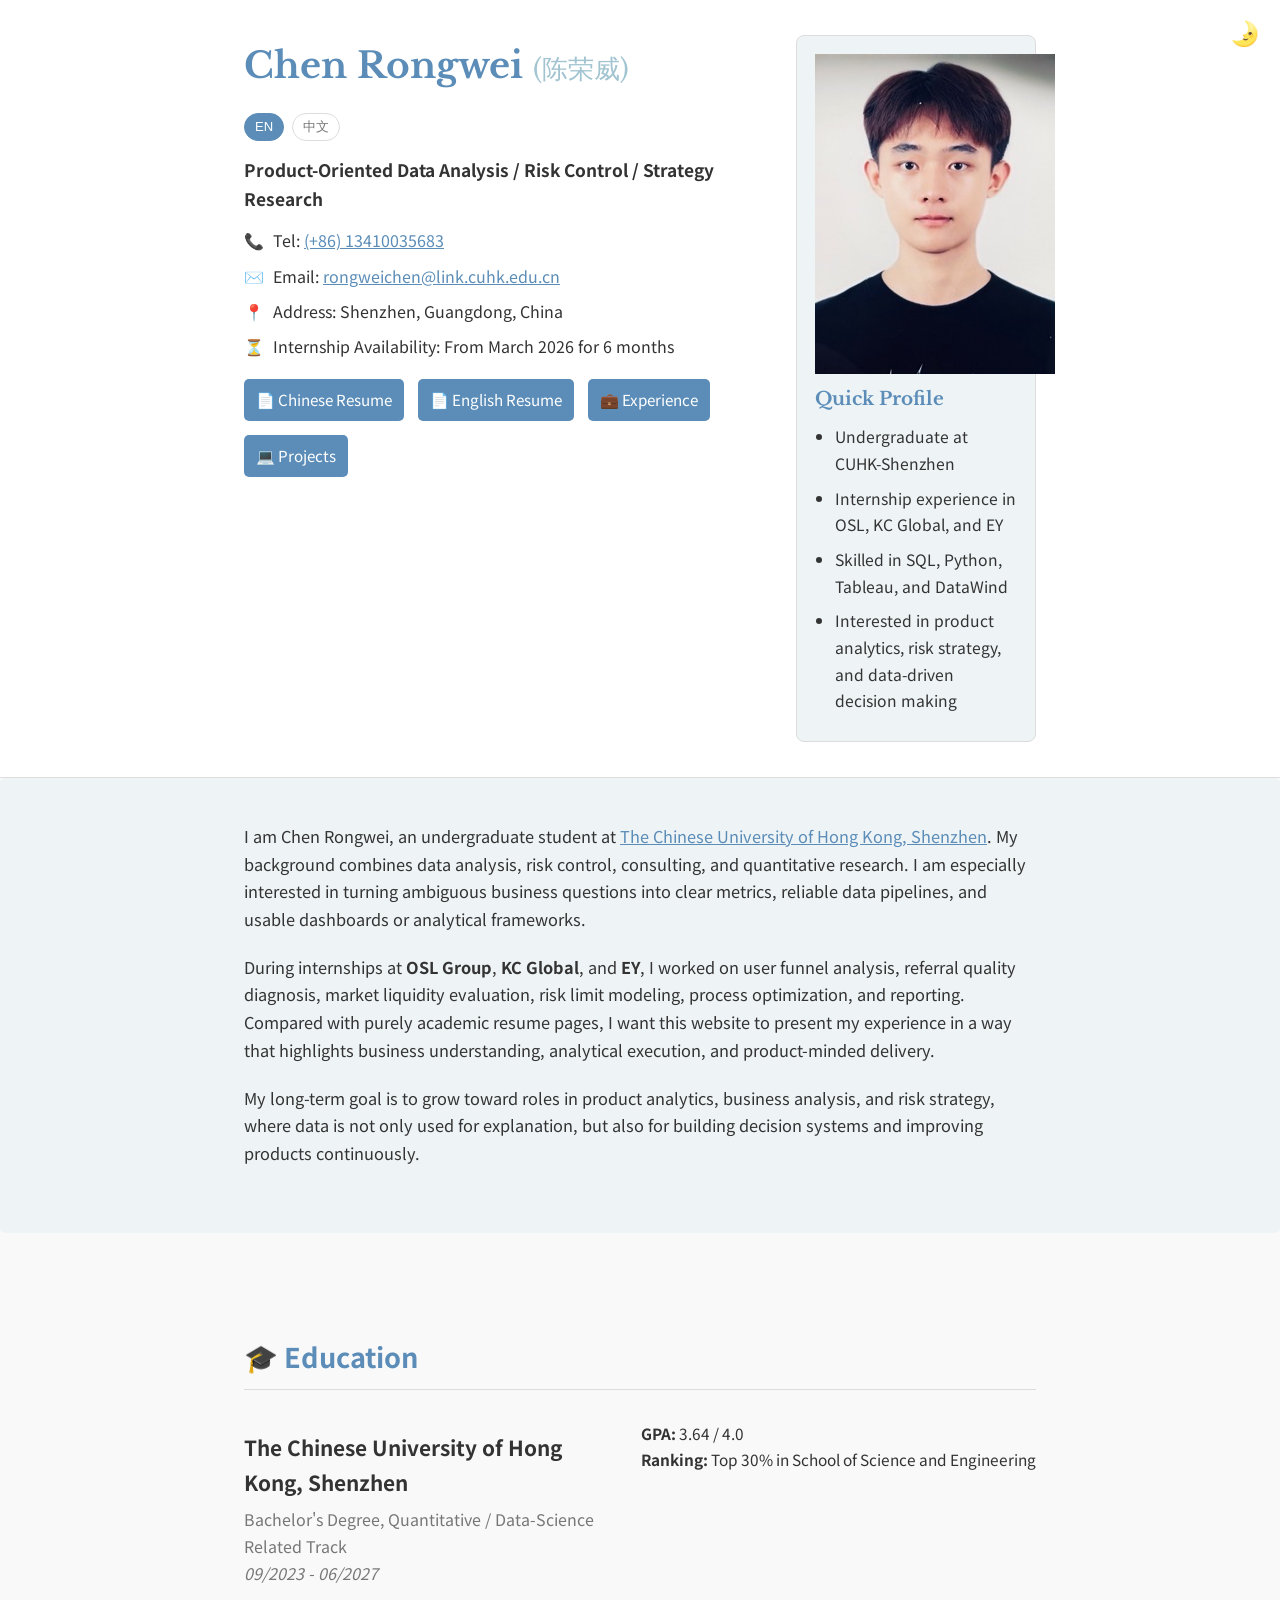
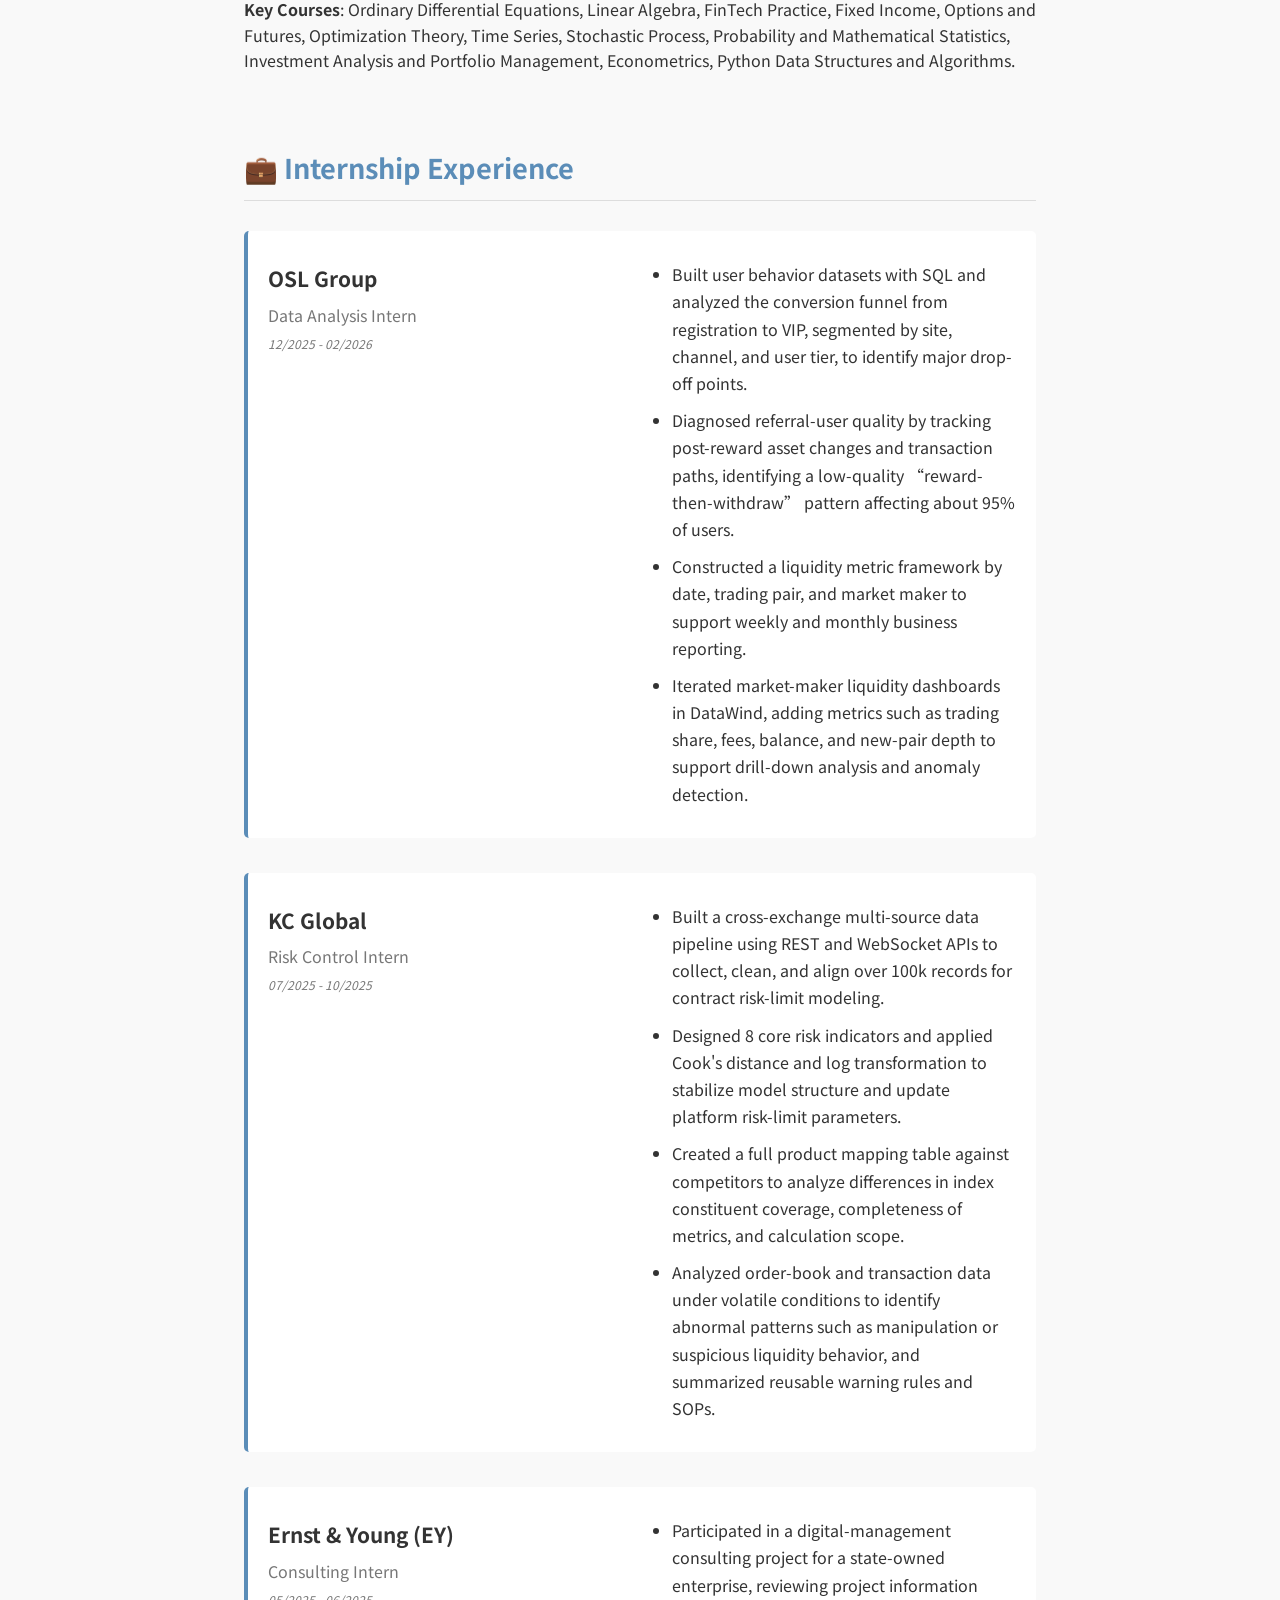
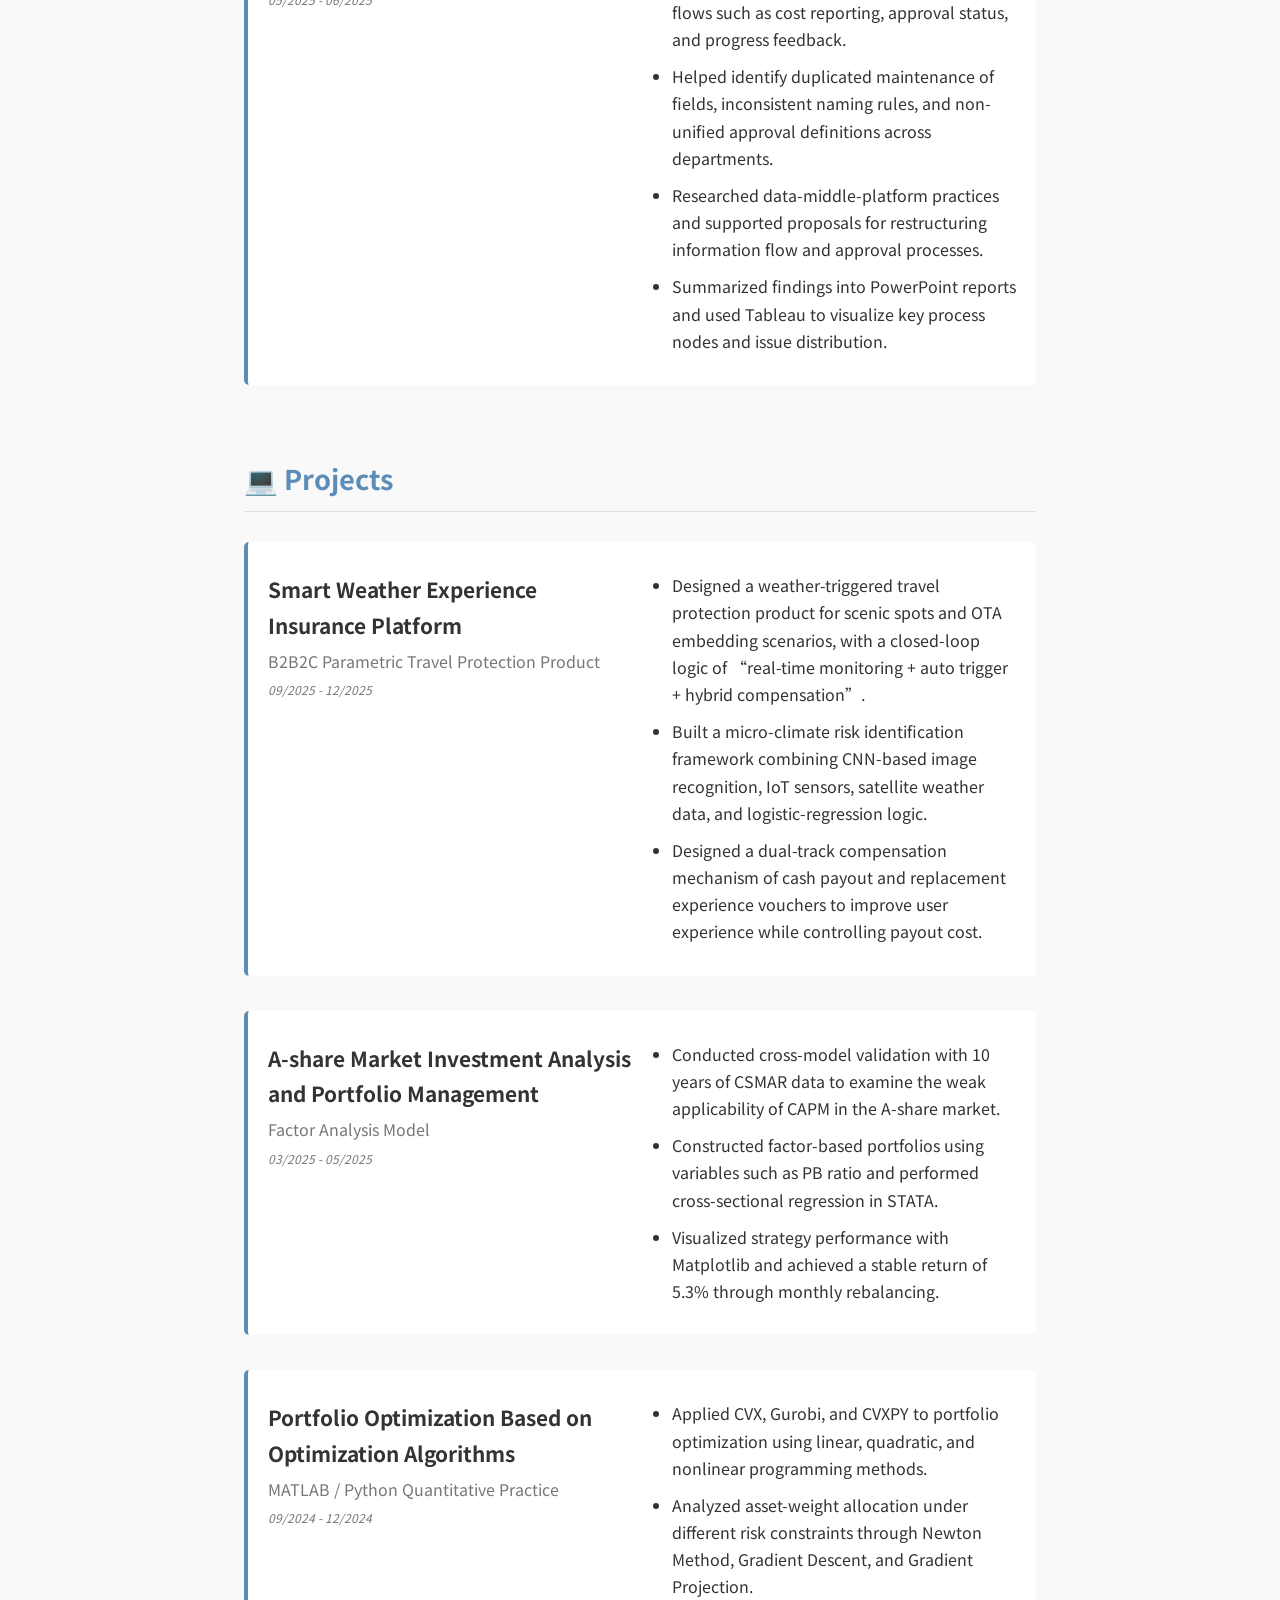
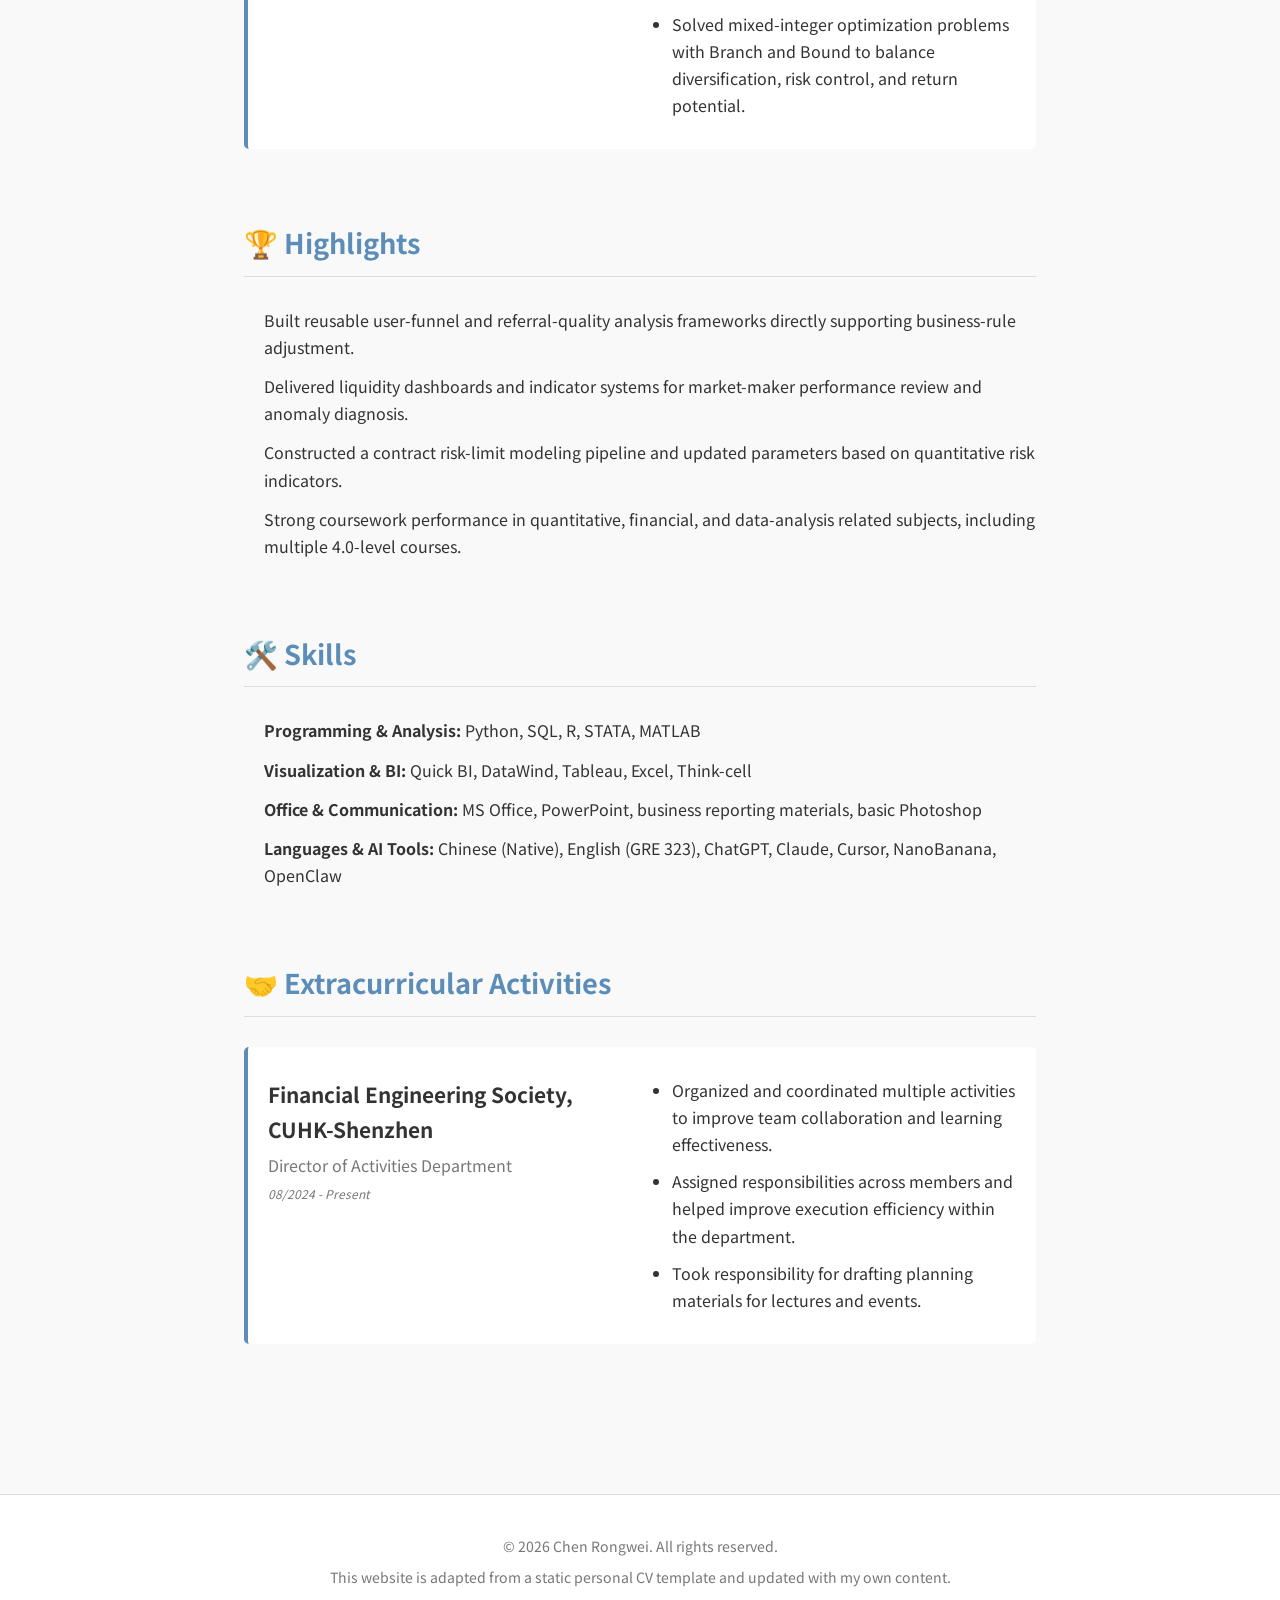
==== index.html @ aa7de865 "update personal cv website content" ====
<!DOCTYPE html>
<html lang="zh-CN">
<head>
    <meta charset="UTF-8">
    <meta name="viewport" content="width=device-width, initial-scale=1.0">
    <title>陈荣威 | Personal CV</title>
    <meta name="description" content="陈荣威个人简历网站">
    <link rel="stylesheet" href="styles.css">
    <link rel="preconnect" href="https://fonts.googleapis.com">
    <link rel="preconnect" href="https://fonts.gstatic.com" crossorigin>
    <link href="https://fonts.googleapis.com/css2?family=Noto+Sans+SC:wght@400;500;700;800&family=Libre+Baskerville:wght@700&display=swap" rel="stylesheet">
    <link rel="apple-touch-icon" sizes="180x180" href="images/favicon/apple-touch-icon.png">
    <link rel="icon" type="image/png" sizes="32x32" href="images/favicon/favicon-32x32.png">
    <link rel="icon" type="image/png" sizes="16x16" href="images/favicon/favicon-16x16.png">
    <link rel="manifest" href="images/favicon/site.webmanifest">
</head>
<body>
    <header>
        <div class="container header-container">
            <button id="theme-toggle" class="theme-toggle">🌛</button>
            <div class="profile-info">
                <h1>
                    <span data-lang="en">Chen Rongwei <span class="chinese-name">(陈荣威)</span></span>
                    <span data-lang="zh" style="display:none;">陈荣威</span>
                </h1>
                <div class="language-switcher">
                    <button id="lang-en" class="lang-button active" type="button">EN</button>
                    <button id="lang-zh" class="lang-button" type="button">中文</button>
                </div>
                <p class="subtitle">
                    <b data-lang="en">Product-Oriented Data Analysis / Risk Control / Strategy Research</b>
                    <b data-lang="zh" style="display:none;">数据分析 / 风险控制 / 产品策略方向</b>
                </p>
                <p><span class="icon">📞</span> Tel: <a href="tel:+8613410035683">(+86) 13410035683</a></p>
                <p><span class="icon">✉️</span> Email: <a href="mailto:rongweichen@link.cuhk.edu.cn">rongweichen@link.cuhk.edu.cn</a></p>
                <p>
                    <span class="icon">📍</span>
                    <span data-lang="en">Address: Shenzhen, Guangdong, China</span>
                    <span data-lang="zh" style="display:none;">地址：中国广东深圳</span>
                </p>
                <p>
                    <span class="icon">⏳</span>
                    <span data-lang="en">Internship Availability: From March 2026 for 6 months</span>
                    <span data-lang="zh" style="display:none;">实习时间：2026 年 3 月起，可连续实习 6 个月</span>
                </p>
                <div class="links">
                    <a href="files/resume-cn.pdf" target="_blank" class="button">
                        <span data-lang="en">📄 Chinese Resume</span>
                        <span data-lang="zh" style="display:none;">📄 中文简历</span>
                    </a>
                    <a href="files/resume-en.pdf" target="_blank" class="button">
                        <span data-lang="en">📄 English Resume</span>
                        <span data-lang="zh" style="display:none;">📄 英文简历</span>
                    </a>
                    <a href="#experience" class="button">
                        <span data-lang="en">💼 Experience</span>
                        <span data-lang="zh" style="display:none;">💼 实习经历</span>
                    </a>
                    <a href="#projects" class="button">
                        <span data-lang="en">💻 Projects</span>
                        <span data-lang="zh" style="display:none;">💻 项目经历</span>
                    </a>
                </div>
            </div>
            <div class="summary-panel">
                <img src="images/profile.jpg" alt="陈荣威证件照" class="profile-photo">
                <h3>
                    <span data-lang="en">Quick Profile</span>
                    <span data-lang="zh" style="display:none;">个人概览</span>
                </h3>
                <ul data-lang="en">
                    <li>Undergraduate at CUHK-Shenzhen</li>
                    <li>Internship experience in OSL, KC Global, and EY</li>
                    <li>Skilled in SQL, Python, Tableau, and DataWind</li>
                    <li>Interested in product analytics, risk strategy, and data-driven decision making</li>
                </ul>
                <ul data-lang="zh" style="display:none;">
                    <li>香港中文大学（深圳）量化专业本科在读</li>
                    <li>拥有 OSL Group、KC Global、安永等实习经历</li>
                    <li>熟练使用 SQL、Python、Quick BI、DataWind、Tableau 等工具</li>
                    <li>关注数据分析、风险控制、产品与策略相关岗位</li>
                </ul>
            </div>
        </div>
    </header>

    <script>
        document.getElementById('theme-toggle').addEventListener('click', () => {
            document.documentElement.classList.toggle('dark-theme');
            const isDark = document.documentElement.classList.contains('dark-theme');
            document.getElementById('theme-toggle').textContent = isDark ? '🌞' : '🌛';
        });

        const langButtons = {
            en: document.getElementById('lang-en'),
            zh: document.getElementById('lang-zh')
        };

        function setLanguage(lang) {
            document.querySelectorAll('[data-lang]').forEach((node) => {
                node.style.display = node.getAttribute('data-lang') === lang ? '' : 'none';
            });

            Object.entries(langButtons).forEach(([key, button]) => {
                button.classList.toggle('active', key === lang);
            });

            document.documentElement.lang = lang === 'zh' ? 'zh-CN' : 'en';
        }

        langButtons.en.addEventListener('click', () => setLanguage('en'));
        langButtons.zh.addEventListener('click', () => setLanguage('zh'));
    </script>

    <section class="intro">
        <div class="container">
            <p>
                I am Chen Rongwei, an undergraduate student at <a href="https://www.cuhk.edu.cn/en" target="_blank">The Chinese University of Hong Kong, Shenzhen</a>. My background combines data analysis, risk control, consulting, and quantitative research. I am especially interested in turning ambiguous business questions into clear metrics, reliable data pipelines, and usable dashboards or analytical frameworks.
            </p>
            <p data-lang="zh" style="display:none;">
                我就读于<a href="https://www.cuhk.edu.cn/" target="_blank">香港中文大学（深圳）</a>，经历覆盖数据分析、风险控制、咨询与量化研究，关注如何将复杂业务问题转化为清晰的指标体系、稳定的数据流程和可落地的分析工具。
            </p>
            <p>
                During internships at <b>OSL Group</b>, <b>KC Global</b>, and <b>EY</b>, I worked on user funnel analysis, referral quality diagnosis, market liquidity evaluation, risk limit modeling, process optimization, and reporting. Compared with purely academic resume pages, I want this website to present my experience in a way that highlights business understanding, analytical execution, and product-minded delivery.
            </p>
            <p data-lang="zh" style="display:none;">
                在 OSL Group、KC Global 和安永的实习中，我参与了用户漏斗分析、用户质量诊断、市场流动性评估、风险限额建模、流程优化和报告输出等工作，希望更准确地呈现我的业务理解、分析执行力和持续交付能力。
            </p>
            <p>
                My long-term goal is to grow toward roles in product analytics, business analysis, and risk strategy, where data is not only used for explanation, but also for building decision systems and improving products continuously.
            </p>
            <p data-lang="zh" style="display:none;">
                我的长期目标是往产品分析、商业分析和风险策略方向发展，让数据不只是用于解释问题，也能真正服务于决策和产品优化。
            </p>
        </div>
    </section>

    <main>
        <div class="container">
            <section id="education">
                <h2>
                    <span data-lang="en">🎓 Education</span>
                    <span data-lang="zh" style="display:none;">🎓 教育背景</span>
                </h2>
                <div class="education-item">
                    <div class="education-header">
                        <div class="details">
                            <h3>
                                <span data-lang="en">The Chinese University of Hong Kong, Shenzhen</span>
                                <span data-lang="zh" style="display:none;">香港中文大学（深圳）</span>
                            </h3>
                            <p data-lang="en">Bachelor's Degree, Quantitative / Data-Science Related Track</p>
                            <p data-lang="zh" style="display:none;">量化专业</p>
                            <p class="date">09/2023 - 06/2027</p>
                        </div>
                        <div class="education-info">
                            <p><strong>GPA:</strong> 3.64 / 4.0</p>
                            <p data-lang="en"><strong>Ranking:</strong> Top 30% in School of Science and Engineering</p>
                            <p data-lang="zh" style="display:none;"><strong>排名：</strong>理工学院前 30%</p>
                        </div>
                    </div>
                    <div class="education-introduction">
                        <p data-lang="en"><b>Key Courses</b>: Ordinary Differential Equations, Linear Algebra, FinTech Practice, Fixed Income, Options and Futures, Optimization Theory, Time Series, Stochastic Process, Probability and Mathematical Statistics, Investment Analysis and Portfolio Management, Econometrics, Python Data Structures and Algorithms.</p>
                        <p data-lang="zh" style="display:none;"><b>核心课程</b>：常微分（4.0）、线性代数（4.0）、金融科技实践（4.0）、固定收益（4.0）、期权期货（4.0）、最优化理论、微积分、时间序列、随机过程、概率论与数理统计、Python数据结构与算法、投资分析与管理、微观经济学、计量经济学。</p>
                    </div>
                </div>
            </section>

            <section id="experience">
                <h2>
                    <span data-lang="en">💼 Internship Experience</span>
                    <span data-lang="zh" style="display:none;">💼 实习经历</span>
                </h2>

                <div class="experience-item">
                    <div class="details">
                        <h3>
                            <span data-lang="en">OSL Group</span>
                            <span data-lang="zh" style="display:none;">OSL Group</span>
                        </h3>
                        <p data-lang="en">Data Analysis Intern</p>
                        <p data-lang="zh" style="display:none;">数据分析实习生</p>
                        <p class="date">12/2025 - 02/2026</p>
                    </div>
                    <div class="content" data-lang="en">
                        <ul>
                            <li>Built user behavior datasets with SQL and analyzed the conversion funnel from registration to VIP, segmented by site, channel, and user tier, to identify major drop-off points.</li>
                            <li>Diagnosed referral-user quality by tracking post-reward asset changes and transaction paths, identifying a low-quality “reward-then-withdraw” pattern affecting about 95% of users.</li>
                            <li>Constructed a liquidity metric framework by date, trading pair, and market maker to support weekly and monthly business reporting.</li>
                            <li>Iterated market-maker liquidity dashboards in DataWind, adding metrics such as trading share, fees, balance, and new-pair depth to support drill-down analysis and anomaly detection.</li>
                        </ul>
                    </div>
                    <div class="content" data-lang="zh" style="display:none;">
                        <ul>
                            <li>用户漏斗链路分析：使用 SQL 构建用户行为数据集（用户注册、KYC、资产、交易、VIP 标签），通过转化漏斗（注册→KYC→入金→交易→VIP），按站点、渠道及用户分层拆解转化率，定位关键流失节点。</li>
                            <li>用户质量分析：通过分析奖励领取后资产变化与交易行为路径，识别“领取奖励即出金”的低质量用户模式，支持团队将激励规则由“注册导向”调整为“交易 / 资产门槛导向”。</li>
                            <li>交易与流动性指标体系搭建：围绕平台流动性复盘需求，按照“日期 × 币对 × 做市商”等粒度拆解深度、价差等流动性表现，输出业务周报与月报。</li>
                            <li>看板迭代交付闭环：联动运营及做市商对接同事，围绕多站点流动性运营场景，基于 DataWind 搭建并持续迭代做市商流动性看板，支持多维下钻及异常定位。</li>
                        </ul>
                    </div>
                </div>

                <div class="experience-item">
                    <div class="details">
                        <h3>
                            <span data-lang="en">KC Global</span>
                            <span data-lang="zh" style="display:none;">KC Global</span>
                        </h3>
                        <p data-lang="en">Risk Control Intern</p>
                        <p data-lang="zh" style="display:none;">风控实习生</p>
                        <p class="date">07/2025 - 10/2025</p>
                    </div>
                    <div class="content" data-lang="en">
                        <ul>
                            <li>Built a cross-exchange multi-source data pipeline using REST and WebSocket APIs to collect, clean, and align over 100k records for contract risk-limit modeling.</li>
                            <li>Designed 8 core risk indicators and applied Cook's distance and log transformation to stabilize model structure and update platform risk-limit parameters.</li>
                            <li>Created a full product mapping table against competitors to analyze differences in index constituent coverage, completeness of metrics, and calculation scope.</li>
                            <li>Analyzed order-book and transaction data under volatile conditions to identify abnormal patterns such as manipulation or suspicious liquidity behavior, and summarized reusable warning rules and SOPs.</li>
                        </ul>
                    </div>
                    <div class="content" data-lang="zh" style="display:none;">
                        <ul>
                            <li>构建合约风险限额模型：围绕平台合约产品风险定价与限额更新场景，独立搭建跨交易所多源接口数据管道，抓取、清洗并对齐超 10 万量级数据；设计 8 个核心风险指标，结合 Cook 距离异常识别与对数转换稳定相关结构，构建拟合模型并更新所内限额参数。</li>
                            <li>指数成分与市场覆盖分析：围绕平台指数产品指标计算与市场覆盖评估场景，建立完整产品映射表并对齐主要竞对产品体系，分析平台与竞对在成分覆盖、指标完备度及产品口径上的差异。</li>
                            <li>市场流动性与交易行为分析：围绕极端行情下的平台市场风险防御需求，基于订单簿与成交数据分析小体量产品的流动性特征与交易行为，识别洗盘、价格操纵等异常模式。</li>
                            <li>联动数仓同事搭建衍生特征体系，包括盘口深度比、冲击成本及成交额异动分析等指标，沉淀可复用的风险预警规则与 SOP，支持异常行为监控与风险研判。</li>
                        </ul>
                    </div>
                </div>

                <div class="experience-item">
                    <div class="details">
                        <h3>
                            <span data-lang="en">Ernst &amp; Young (EY)</span>
                            <span data-lang="zh" style="display:none;">安永</span>
                        </h3>
                        <p data-lang="en">Consulting Intern</p>
                        <p data-lang="zh" style="display:none;">企业咨询实习生</p>
                        <p class="date">05/2025 - 06/2025</p>
                    </div>
                    <div class="content" data-lang="en">
                        <ul>
                            <li>Participated in a digital-management consulting project for a state-owned enterprise, reviewing project information flows such as cost reporting, approval status, and progress feedback.</li>
                            <li>Helped identify duplicated maintenance of fields, inconsistent naming rules, and non-unified approval definitions across departments.</li>
                            <li>Researched data-middle-platform practices and supported proposals for restructuring information flow and approval processes.</li>
                            <li>Summarized findings into PowerPoint reports and used Tableau to visualize key process nodes and issue distribution.</li>
                        </ul>
                    </div>
                    <div class="content" data-lang="zh" style="display:none;">
                        <ul>
                            <li>某建筑国企现场项目实践：围绕 C-SYS+ 平台在项目经营管理侧的落地使用情况，参与对项目基础信息、成本填报、进度反馈和审批状态等核心数据链路的梳理，协助识别字段重复维护、命名规则不一致、审批状态定义不统一等问题。</li>
                            <li>支持团队从“统一字段标准”和“压缩重复填报环节”两个方向提出优化建议。</li>
                            <li>数据中台与审批管理流程重构：围绕客户中台体系薄弱的问题，研究行业中台架构与数据治理实践，结合客户现状提出信息流与审批流程优化建议。</li>
                            <li>将 case 梳理与分析结论沉淀为 PowerPoint 报告，并通过 Tableau 展示关键流程节点与问题分布。</li>
                        </ul>
                    </div>
                </div>
            </section>

            <section id="projects">
                <h2>
                    <span data-lang="en">💻 Projects</span>
                    <span data-lang="zh" style="display:none;">💻 项目经历</span>
                </h2>

                <div class="project-item">
                    <div class="details">
                        <h3>
                            <span data-lang="en">Smart Weather Experience Insurance Platform</span>
                            <span data-lang="zh" style="display:none;">气象触发型旅游保障平台</span>
                        </h3>
                        <p data-lang="en">B2B2C Parametric Travel Protection Product</p>
                        <p data-lang="zh" style="display:none;">B2B2C 气象触发型旅游保障平台</p>
                        <p class="date">09/2025 - 12/2025</p>
                    </div>
                    <div class="content" data-lang="en">
                        <ul>
                            <li>Designed a weather-triggered travel protection product for scenic spots and OTA embedding scenarios, with a closed-loop logic of “real-time monitoring + auto trigger + hybrid compensation”.</li>
                            <li>Built a micro-climate risk identification framework combining CNN-based image recognition, IoT sensors, satellite weather data, and logistic-regression logic.</li>
                            <li>Designed a dual-track compensation mechanism of cash payout and replacement experience vouchers to improve user experience while controlling payout cost.</li>
                        </ul>
                    </div>
                    <div class="content" data-lang="zh" style="display:none;">
                        <ul>
                            <li>面向景区与 OTA 嵌入式销售场景，设计 B2B2C 参数型旅游保障产品，围绕天气导致的“体验受损”问题，构建“实时监测 + 自动触发 + 混合赔付”的产品闭环。</li>
                            <li>搭建微气候风险识别与触发判断框架，融合卷积神经网络图像识别、物联网传感器、卫星气象数据与逻辑回归方法，对能见度、降雨、云层等条件进行判别。</li>
                            <li>设计用户侧保障方案推荐与赔付分流机制，提出“现金赔付 + 替代体验券”双轨方案，在控制赔付成本的同时提升用户体验修复能力。</li>
                        </ul>
                    </div>
                </div>

                <div class="project-item">
                    <div class="details">
                        <h3>
                            <span data-lang="en">A-share Market Investment Analysis and Portfolio Management</span>
                            <span data-lang="zh" style="display:none;">A股市场投资分析与组合管理</span>
                        </h3>
                        <p data-lang="en">Factor Analysis Model</p>
                        <p data-lang="zh" style="display:none;">因子分析模型</p>
                        <p class="date">03/2025 - 05/2025</p>
                    </div>
                    <div class="content" data-lang="en">
                        <ul>
                            <li>Conducted cross-model validation with 10 years of CSMAR data to examine the weak applicability of CAPM in the A-share market.</li>
                            <li>Constructed factor-based portfolios using variables such as PB ratio and performed cross-sectional regression in STATA.</li>
                            <li>Visualized strategy performance with Matplotlib and achieved a stable return of 5.3% through monthly rebalancing.</li>
                        </ul>
                    </div>
                    <div class="content" data-lang="zh" style="display:none;">
                        <ul>
                            <li>基于 A 股数据做交叉模型验证：分析 CSMAR 金融数据库 10 年数据集，交叉验证 CAPM 模型在 A 股市场上的弱适用性，完成风险系数与股票投资组合回报关系的研报复现。</li>
                            <li>分析 CSMAR 金融数据库中 A 股数据，验证 CAPM 模型在 A 股市场的适用性，并基于因子回测模型构建投资组合，采用 STATA 语言进行横截面回归分析。</li>
                            <li>得出基于市净率等因子的投资策略，并实现 5.3% 的稳健收益率，同时使用 Matplotlib 进行数据可视化展示。</li>
                        </ul>
                    </div>
                </div>

                <div class="project-item">
                    <div class="details">
                        <h3>
                            <span data-lang="en">Portfolio Optimization Based on Optimization Algorithms</span>
                            <span data-lang="zh" style="display:none;">基于优化算法的资产配置</span>
                        </h3>
                        <p data-lang="en">MATLAB / Python Quantitative Practice</p>
                        <p data-lang="zh" style="display:none;">优化算法实践项目</p>
                        <p class="date">09/2024 - 12/2024</p>
                    </div>
                    <div class="content" data-lang="en">
                        <ul>
                            <li>Applied CVX, Gurobi, and CVXPY to portfolio optimization using linear, quadratic, and nonlinear programming methods.</li>
                            <li>Analyzed asset-weight allocation under different risk constraints through Newton Method, Gradient Descent, and Gradient Projection.</li>
                            <li>Solved mixed-integer optimization problems with Branch and Bound to balance diversification, risk control, and return potential.</li>
                        </ul>
                    </div>
                    <div class="content" data-lang="zh" style="display:none;">
                        <ul>
                            <li>使用 MATLAB（CVX、Gurobi）和 Python（CVXPY）进行资产组合优化实践，尝试通过线性规划和二次规划实现风险最小化与收益最大化。</li>
                            <li>通过 Newton Method、Gradient Descent 与 Gradient Projection 分析不同风险约束下的资产权重配置及其对组合表现的影响。</li>
                            <li>利用 Branch and Bound 处理混合整数优化问题，通过设置严格投资比例约束实现投资分散化，并平衡风险与收益。</li>
                        </ul>
                    </div>
                </div>
            </section>

            <section>
                <h2>
                    <span data-lang="en">🏆 Highlights</span>
                    <span data-lang="zh" style="display:none;">🏆 核心亮点</span>
                </h2>
                <ul class="awards-list" data-lang="en">
                    <li>Built reusable user-funnel and referral-quality analysis frameworks directly supporting business-rule adjustment.</li>
                    <li>Delivered liquidity dashboards and indicator systems for market-maker performance review and anomaly diagnosis.</li>
                    <li>Constructed a contract risk-limit modeling pipeline and updated parameters based on quantitative risk indicators.</li>
                    <li>Strong coursework performance in quantitative, financial, and data-analysis related subjects, including multiple 4.0-level courses.</li>
                </ul>
                <ul class="awards-list" data-lang="zh" style="display:none;">
                    <li>搭建用户漏斗链路分析与用户质量分析框架，直接支持激励规则由“注册导向”调整为“交易 / 资产门槛导向”。</li>
                    <li>交付做市商流动性看板和交易、流动性指标体系，支持业务周报、月报与异常定位。</li>
                    <li>构建合约风险限额模型数据管道和核心风险指标体系，为平台限额更新提供量化依据。</li>
                    <li>量化、数据分析与产品相关课程成绩突出，常微分、线性代数、金融科技实践、固定收益、期权期货等课程取得 4.0 表现。</li>
                </ul>
            </section>

            <section id="skills">
                <h2>
                    <span data-lang="en">🛠️ Skills</span>
                    <span data-lang="zh" style="display:none;">🛠️ 技能特长</span>
                </h2>
                <ul class="skills-list" data-lang="en">
                    <li><strong>Programming & Analysis:</strong> Python, SQL, R, STATA, MATLAB</li>
                    <li><strong>Visualization & BI:</strong> Quick BI, DataWind, Tableau, Excel, Think-cell</li>
                    <li><strong>Office & Communication:</strong> MS Office, PowerPoint, business reporting materials, basic Photoshop</li>
                    <li><strong>Languages & AI Tools:</strong> Chinese (Native), English (GRE 323), ChatGPT, Claude, Cursor, NanoBanana, OpenClaw</li>
                </ul>
                <ul class="skills-list" data-lang="zh" style="display:none;">
                    <li><strong>编程技能：</strong>Python（Pandas、Matplotlib、Numpy）、SQL、R、STATA、MATLAB</li>
                    <li><strong>数据处理与可视化：</strong>Quick BI、DataWind、Tableau、MS Office、Think-cell、Excel</li>
                    <li><strong>语言能力：</strong>中文（母语）、英语（GRE：323）</li>
                    <li><strong>AI 工具：</strong>熟练使用 ChatGPT、Claude、Cursor、NanoBanana、OpenClaw 提效</li>
                </ul>
            </section>

            <section>
                <h2>
                    <span data-lang="en">🤝 Extracurricular Activities</span>
                    <span data-lang="zh" style="display:none;">🤝 校园活动</span>
                </h2>
                <div class="activity-item">
                    <div class="details">
                        <h3>
                            <span data-lang="en">Financial Engineering Society, CUHK-Shenzhen</span>
                            <span data-lang="zh" style="display:none;">香港中文大学（深圳）金融工程协会</span>
                        </h3>
                        <p data-lang="en">Director of Activities Department</p>
                        <p data-lang="zh" style="display:none;">香港中文大学（深圳）金融工程协会活动部负责人</p>
                        <p class="date">08/2024 - Present</p>
                    </div>
                    <div class="content" data-lang="en">
                        <ul>
                            <li>Organized and coordinated multiple activities to improve team collaboration and learning effectiveness.</li>
                            <li>Assigned responsibilities across members and helped improve execution efficiency within the department.</li>
                            <li>Took responsibility for drafting planning materials for lectures and events.</li>
                        </ul>
                    </div>
                    <div class="content" data-lang="zh" style="display:none;">
                        <ul>
                            <li>组织和协调多场活动，提升团队协作与学习效果。</li>
                            <li>负责成员分工与任务安排，提升部门执行效率。</li>
                            <li>承担多场讲座和活动策划文案的撰写工作。</li>
                        </ul>
                    </div>
                </div>
            </section>
        </div>
    </main>

    <footer>
        <div class="container">
            <p>&copy; 2026 Chen Rongwei. All rights reserved.</p>
            <p data-lang="en">This website is adapted from a static personal CV template and updated with my own content.</p>
            <p data-lang="zh" style="display:none;">本网站基于静态个人简历模板改写，并已替换为我自己的内容。</p>
        </div>
    </footer>
</body>
</html>
---- styles.css ----
* {
    margin: 0;
    padding: 0;
    box-sizing: border-box;
}

:root {
    --primary: #5b8db8;
    --secondary: #a1c4d0;
    --surface: #fff;
    --emphasis: #eef3f6;
    --text-primary: #333;
    --text-secondary: #777;
    --background: #f9f9f9;
    --link: var(--primary);
    --link-hover: #3c6e91;
    --border: #ddd;
    --transition: 0.3s ease;
}

:root.dark-theme {
    --primary: #7ab3e0;
    --secondary: #88b9c5;
    --surface: #2d2d2d;
    --emphasis: #2d3748;
    --text-primary: #e0e0e0;
    --text-secondary: #a0a0a0;
    --background: #1a1a1a;
    --link: #7ab3e0;
    --link-hover: #a1d1f7;
    --border: #404040;
}

body {
    font-family: 'Noto Sans SC', sans-serif;
    font-weight: 400;
    line-height: 1.7;
    background-color: var(--background);
    color: var(--text-primary);
    font-size: 20px;
    transition: background-color var(--transition), color var(--transition);
}

header {
    background-color: var(--surface);
    padding: 15px 0;
    border-bottom: 1px solid var(--border);
    margin-bottom: 0;
}

a {
    color: var(--link);
}

a:hover {
    color: var(--link-hover);
}

.container {
    width: 65%;
    max-width: 1100px;
    margin: 0 auto;
    padding: 20px;
}

.header-container {
    display: flex;
    justify-content: space-between;
    align-items: flex-start;
    gap: 28px;
}

section {
    margin-bottom: 70px;
}

.theme-toggle {
    position: fixed;
    top: 20px;
    right: 20px;
    background: none;
    border: none;
    font-size: 24px;
    cursor: pointer;
    z-index: 1000;
    transition: transform var(--transition);
    color: var(--text-primary);
}

.theme-toggle:hover {
    transform: scale(1.2);
}

.profile-info {
    flex: 1;
}

.language-switcher {
    display: inline-flex;
    gap: 8px;
    margin-bottom: 14px;
}

.lang-button {
    border: 1px solid var(--border);
    background-color: transparent;
    color: var(--text-secondary);
    padding: 4px 10px;
    border-radius: 999px;
    cursor: pointer;
    font-size: 0.82rem;
    transition: all var(--transition);
}

.lang-button.active {
    background-color: var(--primary);
    color: var(--surface);
    border-color: var(--primary);
}

.profile-info h1 {
    font-size: 2.25rem;
    font-weight: 700;
    margin-bottom: 10px;
    font-family: 'Libre Baskerville', serif;
    color: var(--primary);
}

.profile-info .chinese-name {
    font-weight: 400;
    font-size: 1.65rem;
    color: var(--secondary);
}

.profile-info .subtitle {
    font-size: 1.08rem;
    margin-bottom: 14px;
    color: var(--text-primary);
}

.profile-info p {
    font-size: 1rem;
    margin-bottom: 8px;
    color: var(--text-primary);
}

.profile-info .icon {
    margin-right: 5px;
    color: var(--text-secondary);
}

.links {
    margin-top: 12px;
}

.links a {
    margin-right: 10px;
    margin-bottom: 7px;
}

.button {
    display: inline-block;
    padding: 8px 12px;
    background-color: var(--primary);
    color: var(--surface);
    border-radius: 5px;
    text-decoration: none;
    margin-top: 7px;
    font-size: 0.95rem;
    transition: background-color var(--transition);
}

.button:hover {
    background-color: var(--link-hover);
    color: var(--surface);
}

.summary-panel {
    width: 28%;
    min-width: 240px;
    border: 1px solid var(--border);
    border-radius: 8px;
    padding: 18px;
    background-color: var(--emphasis);
}

.summary-panel h3 {
    margin-bottom: 10px;
    font-size: 1.15rem;
    color: var(--primary);
    font-family: 'Libre Baskerville', serif;
}

.summary-panel ul {
    margin-top: 0;
    padding-left: 20px;
}

.summary-panel li {
    font-size: 0.98rem;
    margin-bottom: 8px;
}

.intro {
    color: var(--text-primary);
    background-color: var(--emphasis);
    padding: 25px 0;
    margin-bottom: 40px;
    border-radius: 5px;
}

.intro p {
    font-size: 1.02rem;
    margin-bottom: 20px;
}

.intro p:last-child {
    margin-bottom: 0;
}

main h2 {
    font-size: 1.7rem;
    margin-top: 70px;
    margin-bottom: 30px;
    border-bottom: 1px solid var(--border);
    padding-bottom: 10px;
    color: var(--primary);
}

main h2:first-of-type {
    margin-top: 40px;
}

.date {
    font-size: 0.88rem;
    font-style: italic;
    color: var(--text-secondary);
    display: block;
}

.education-item .education-header {
    display: flex;
    justify-content: space-between;
    align-items: flex-start;
    gap: 20px;
    font-size: 0.96rem;
}

.education-item {
    margin-bottom: 25px;
}

.education-introduction {
    margin-top: 10px;
}

.education-introduction p {
    font-size: 1rem;
    line-height: 1.6;
}

.experience-item,
.project-item,
.activity-item {
    display: flex;
    justify-content: space-between;
    align-items: flex-start;
    margin-bottom: 35px;
    gap: 20px;
    background-color: var(--surface);
    padding: 20px;
    border-left: 4px solid var(--primary);
    border-radius: 5px;
    font-size: 0.96rem;
}

.experience-item .date,
.project-item .date,
.activity-item .date {
    font-size: 0.75rem;
    margin-top: 5px;
}

.details {
    margin-top: 10px;
    flex: 1;
}

.details h3 {
    font-size: 1.3rem;
    font-weight: 700;
    color: var(--text-primary);
    margin-bottom: 5px;
}

.details p {
    font-size: 1rem;
    color: var(--text-secondary);
}

.content {
    flex: 1;
    display: flex;
    flex-direction: column;
    justify-content: flex-start;
}

.awards-list,
.skills-list {
    list-style-type: none;
    margin-left: 20px;
    padding: 0;
}

.awards-list li,
.skills-list li {
    margin-bottom: 12px;
    font-size: 1rem;
    color: var(--text-primary);
}

ul {
    list-style-type: disc;
    margin-top: 10px;
    padding-left: 20px;
}

ul li {
    margin-bottom: 10px;
    font-size: 1rem;
    color: var(--text-primary);
}

footer {
    background-color: var(--surface);
    text-align: center;
    padding: 20px 0;
    border-top: 1px solid var(--border);
    margin-top: 60px;
    font-size: 0.88rem;
    color: var(--text-secondary);
}

footer p {
    margin-bottom: 7px;
}

@media (max-width: 1080px) {
    .container {
        width: 90%;
        padding: 10px;
    }

    .header-container {
        flex-direction: column;
        align-items: center;
        text-align: center;
    }

    .summary-panel {
        width: 100%;
        min-width: auto;
    }

    .profile-info h1 {
        font-size: 1.85rem;
        text-align: center;
    }

    .details,
    .education-introduction {
        margin-left: 20px;
    }

    .details h3 {
        font-size: 1.15rem;
        margin-bottom: 10px;
    }

    .details p {
        font-size: 0.98rem;
    }

    .education-item,
    .experience-item,
    .project-item,
    .activity-item,
    .education-item .education-header {
        flex-direction: column;
        gap: 10px;
    }

    body {
        line-height: 1.6;
    }
}
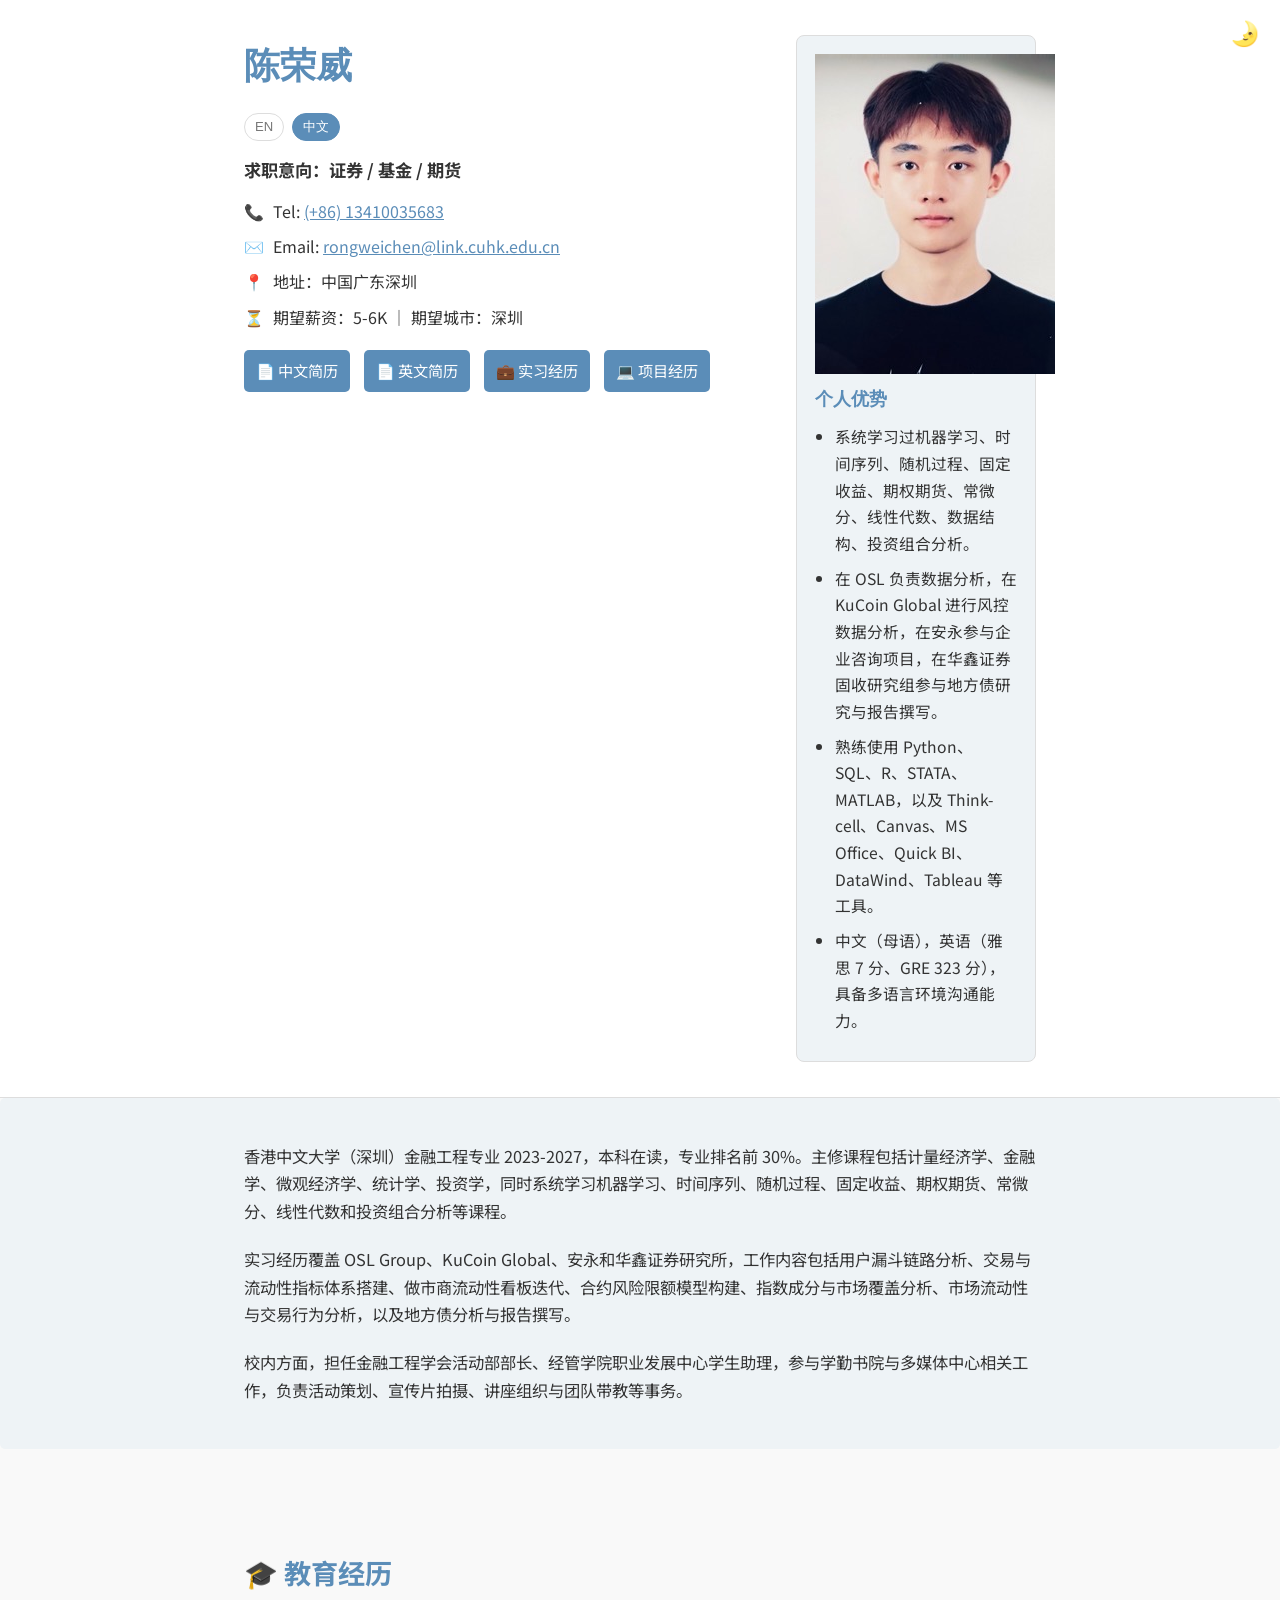
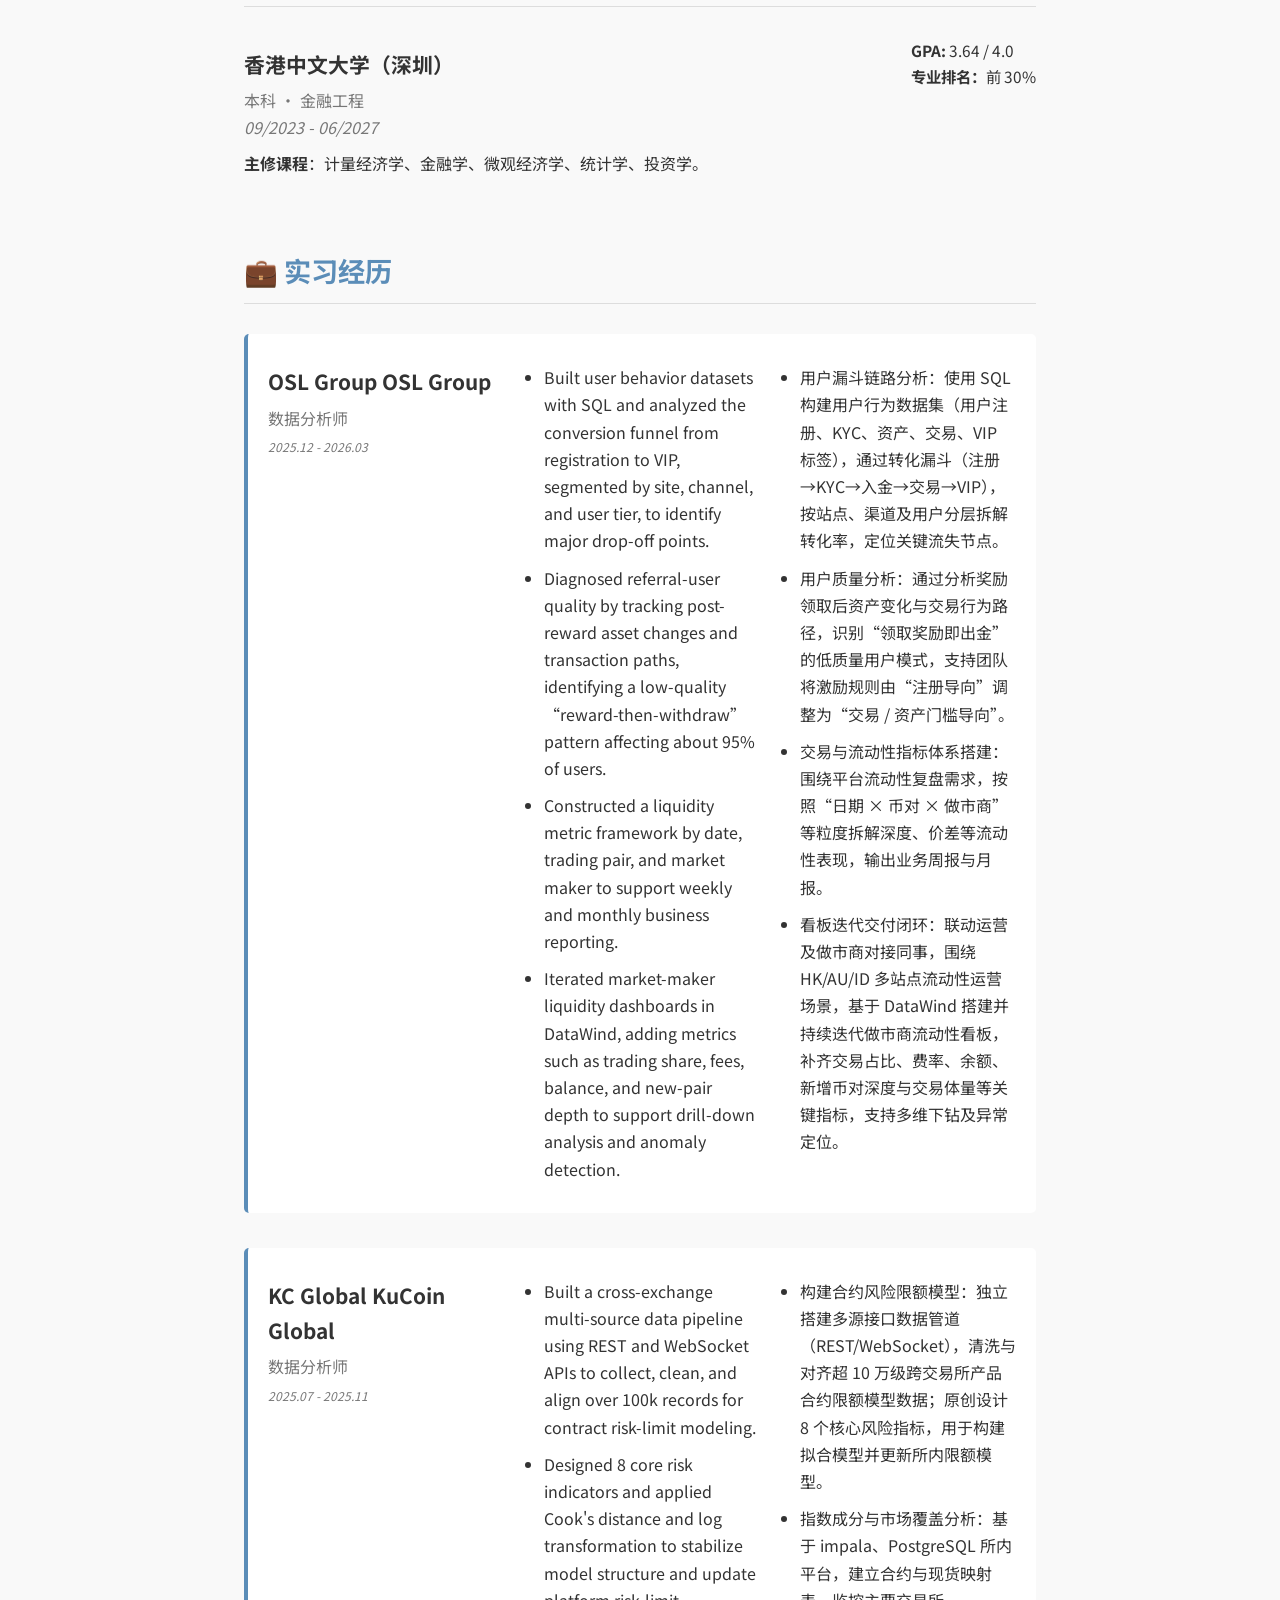
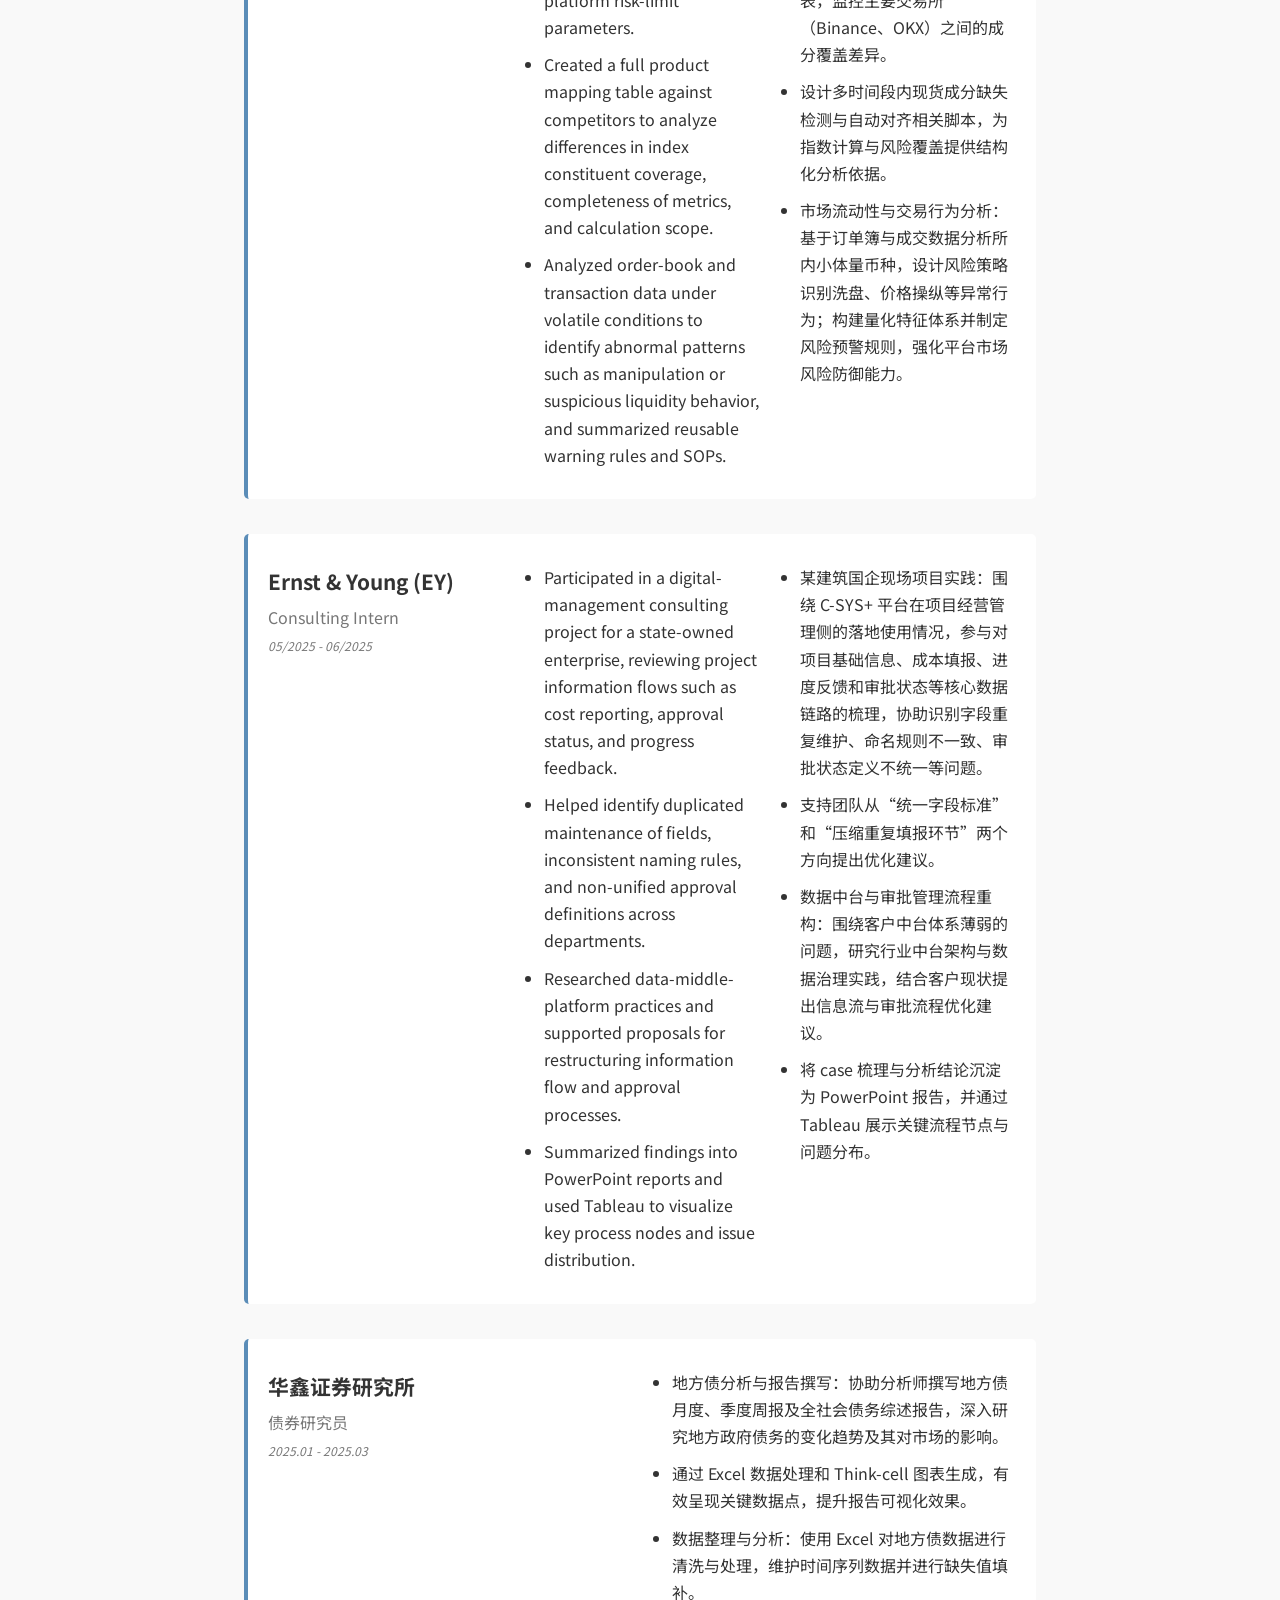
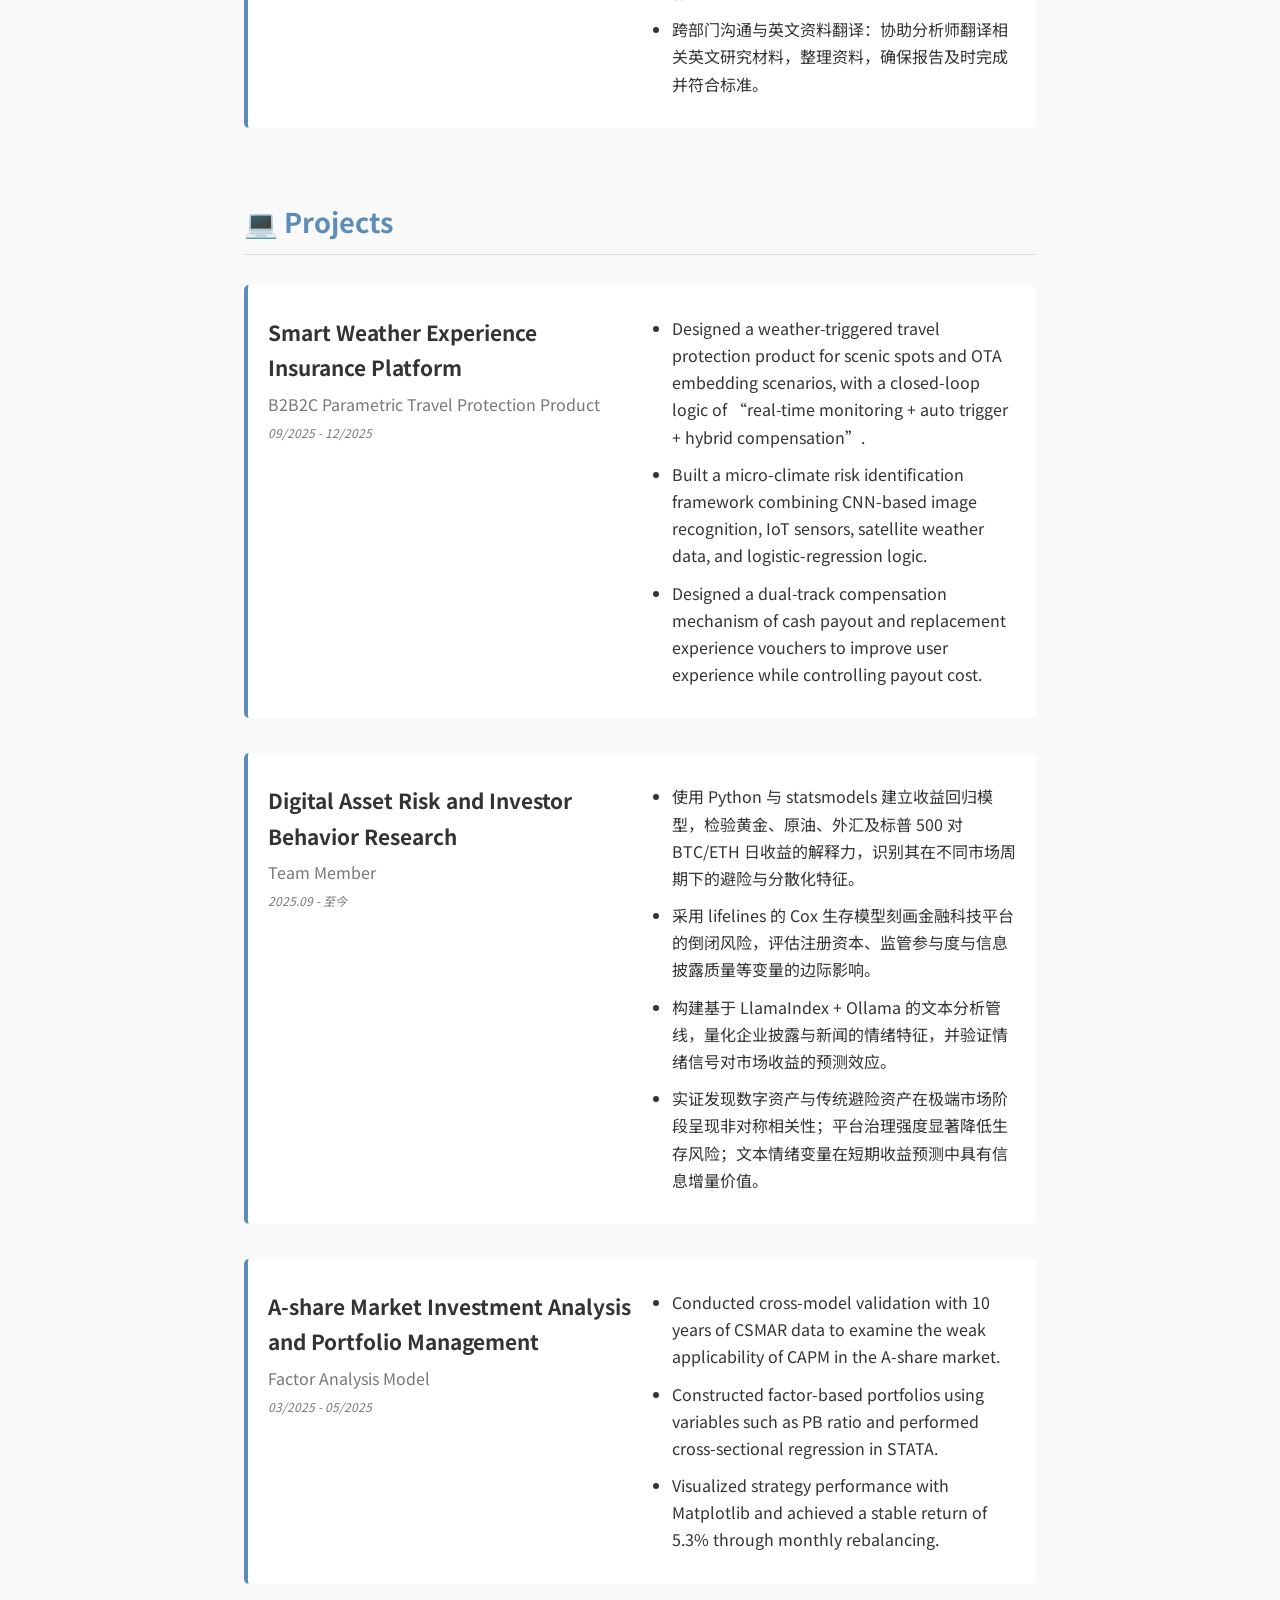
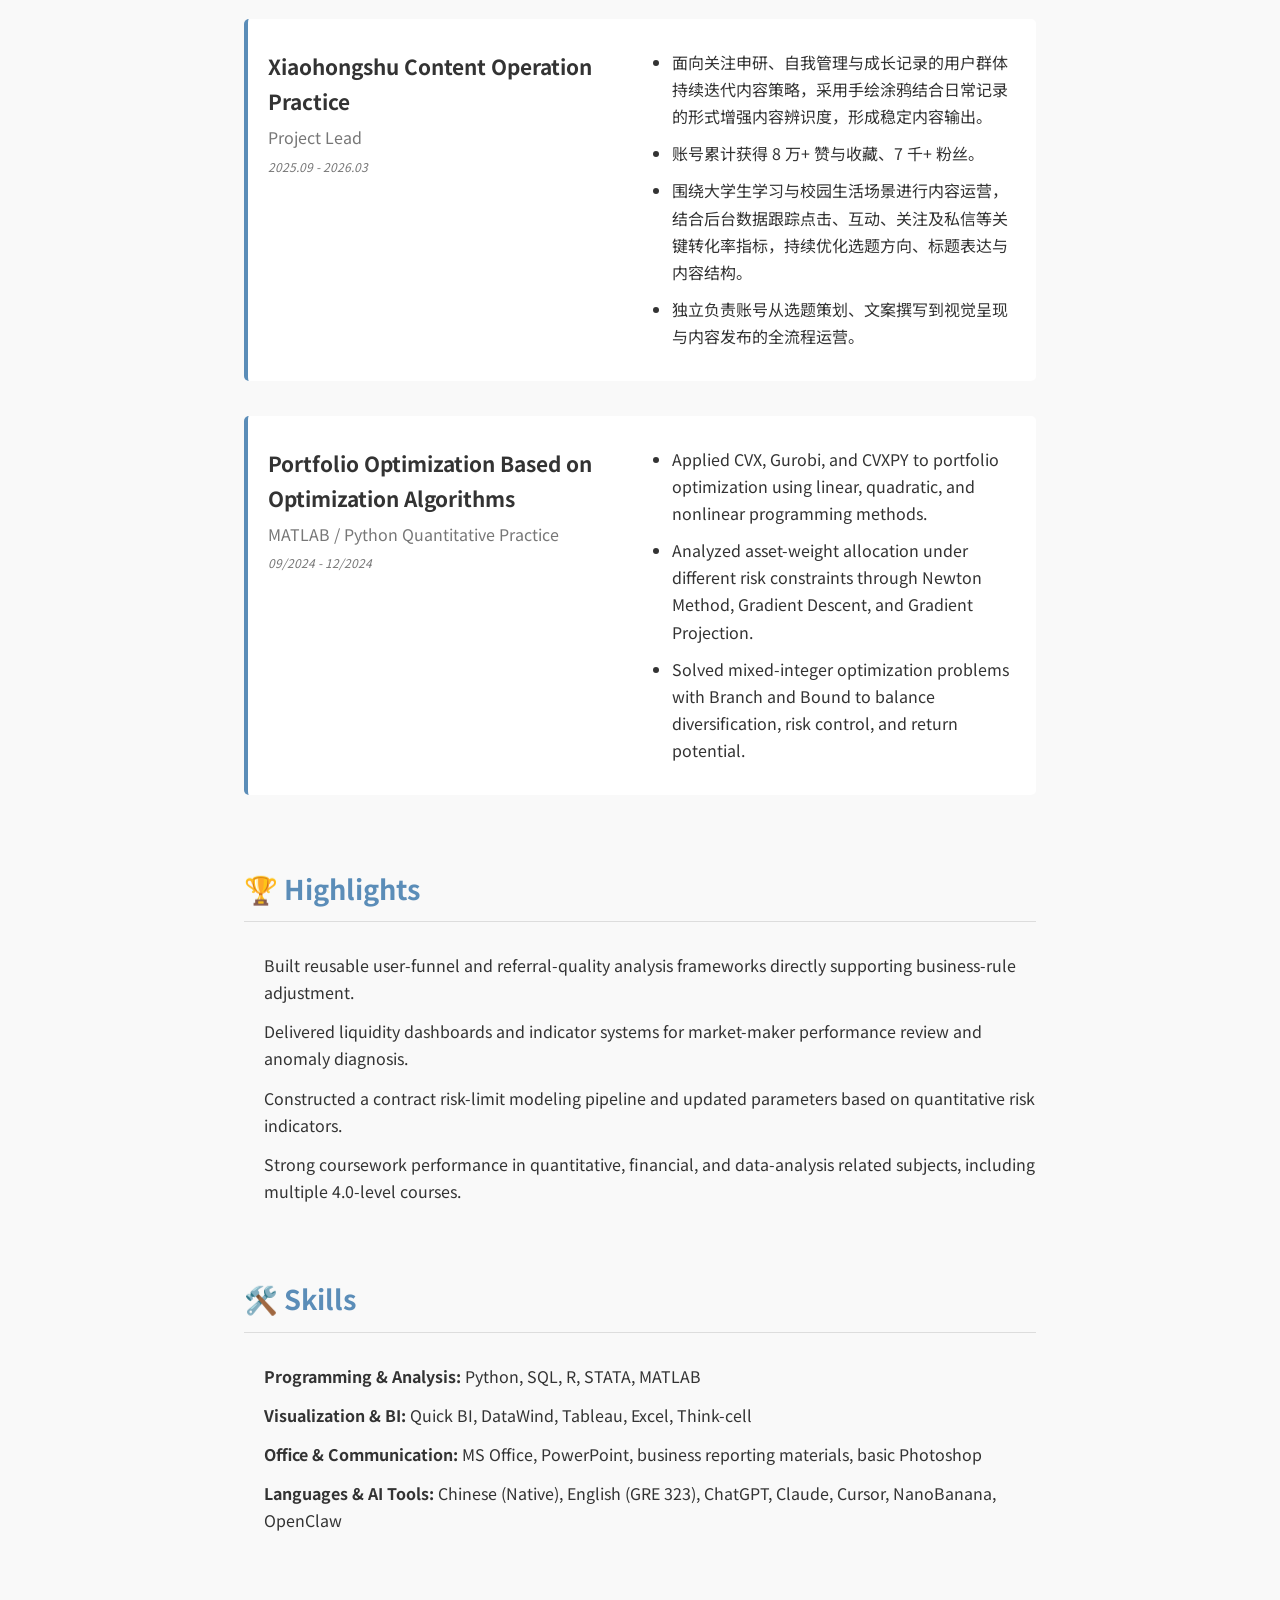
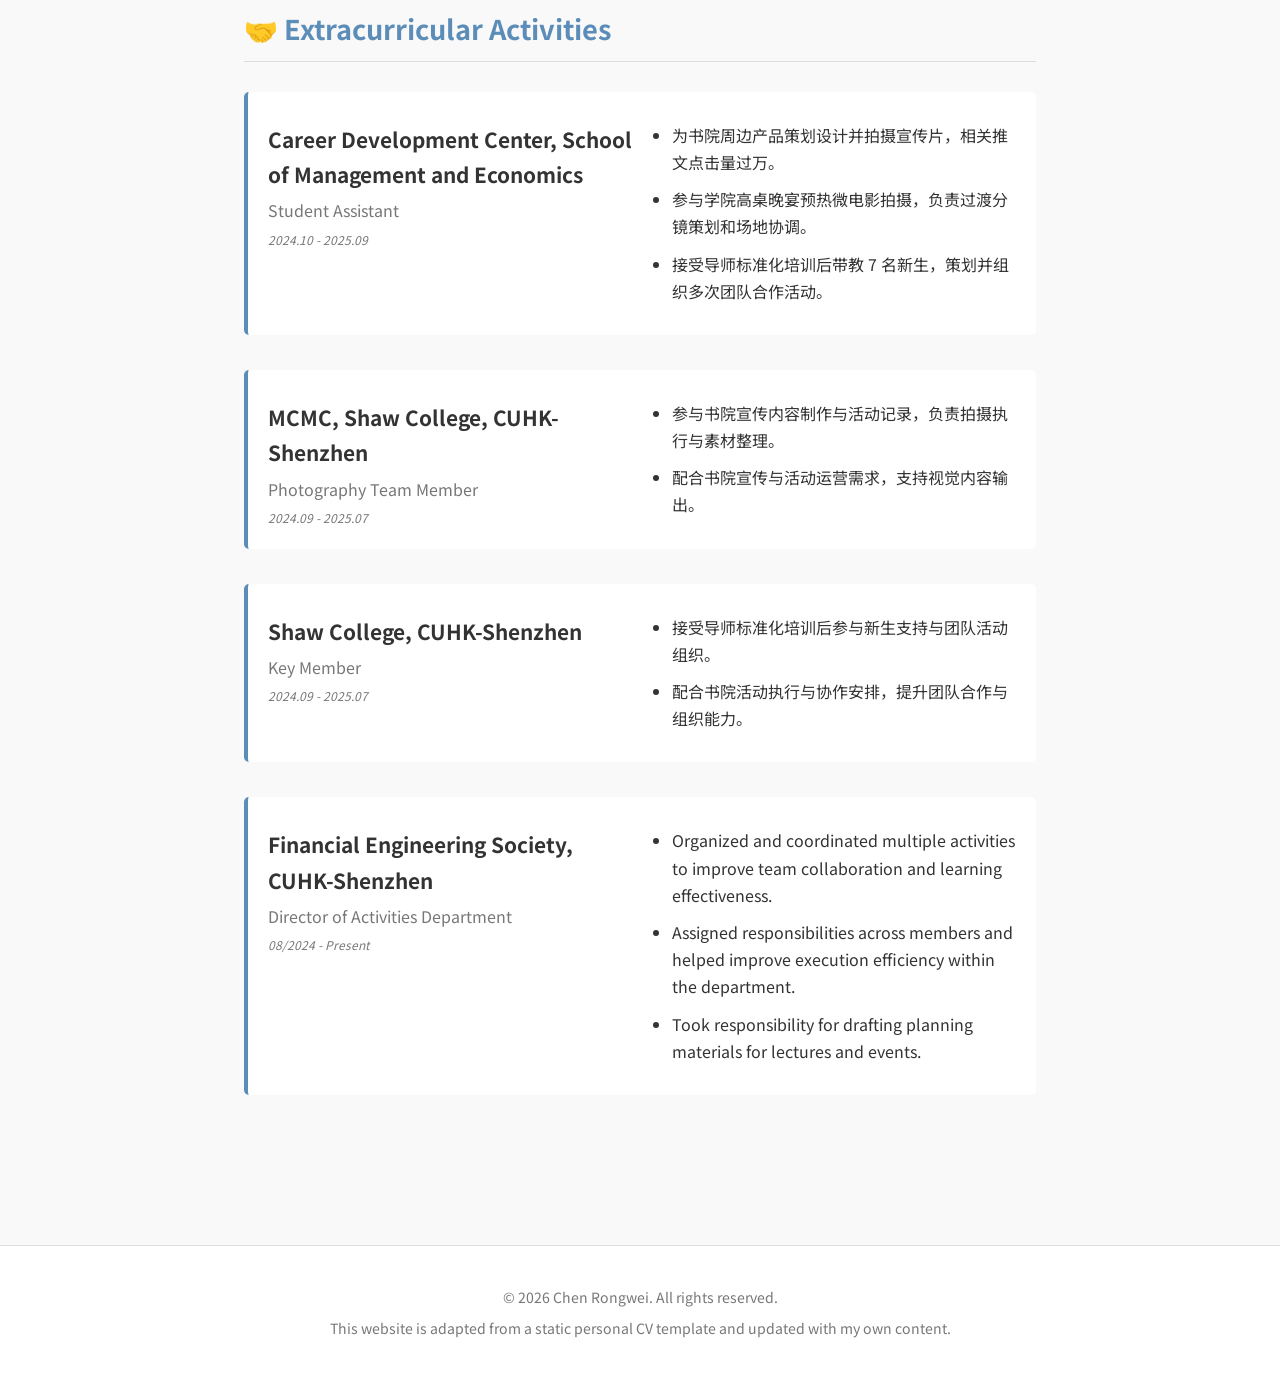
==== commit 8e5d7686: "sync site content with latest cv" ====
--- a/index.html
+++ b/index.html
@@ -21,64 +21,64 @@
             <div class="profile-info">
                 <h1>
                     <span data-lang="en">Chen Rongwei <span class="chinese-name">(陈荣威)</span></span>
-                    <span data-lang="zh" style="display:none;">陈荣威</span>
+                    <span data-lang="zh">陈荣威</span>
                 </h1>
                 <div class="language-switcher">
-                    <button id="lang-en" class="lang-button active" type="button">EN</button>
-                    <button id="lang-zh" class="lang-button" type="button">中文</button>
+                    <button id="lang-en" class="lang-button" type="button">EN</button>
+                    <button id="lang-zh" class="lang-button active" type="button">中文</button>
                 </div>
                 <p class="subtitle">
-                    <b data-lang="en">Product-Oriented Data Analysis / Risk Control / Strategy Research</b>
-                    <b data-lang="zh" style="display:none;">数据分析 / 风险控制 / 产品策略方向</b>
+                    <b data-lang="en" style="display:none;">Product-Oriented Data Analysis / Risk Control / Strategy Research</b>
+                    <b data-lang="zh">求职意向：证券 / 基金 / 期货</b>
                 </p>
                 <p><span class="icon">📞</span> Tel: <a href="tel:+8613410035683">(+86) 13410035683</a></p>
                 <p><span class="icon">✉️</span> Email: <a href="mailto:rongweichen@link.cuhk.edu.cn">rongweichen@link.cuhk.edu.cn</a></p>
                 <p>
                     <span class="icon">📍</span>
-                    <span data-lang="en">Address: Shenzhen, Guangdong, China</span>
-                    <span data-lang="zh" style="display:none;">地址：中国广东深圳</span>
+                    <span data-lang="en" style="display:none;">Address: Shenzhen, Guangdong, China</span>
+                    <span data-lang="zh">地址：中国广东深圳</span>
                 </p>
                 <p>
                     <span class="icon">⏳</span>
-                    <span data-lang="en">Internship Availability: From March 2026 for 6 months</span>
-                    <span data-lang="zh" style="display:none;">实习时间：2026 年 3 月起，可连续实习 6 个月</span>
+                    <span data-lang="en" style="display:none;">Internship Availability: From March 2026 for 6 months</span>
+                    <span data-lang="zh">期望薪资：5-6K ｜ 期望城市：深圳</span>
                 </p>
                 <div class="links">
                     <a href="files/resume-cn.pdf" target="_blank" class="button">
-                        <span data-lang="en">📄 Chinese Resume</span>
-                        <span data-lang="zh" style="display:none;">📄 中文简历</span>
+                        <span data-lang="en" style="display:none;">📄 Chinese Resume</span>
+                        <span data-lang="zh">📄 中文简历</span>
                     </a>
                     <a href="files/resume-en.pdf" target="_blank" class="button">
-                        <span data-lang="en">📄 English Resume</span>
-                        <span data-lang="zh" style="display:none;">📄 英文简历</span>
+                        <span data-lang="en" style="display:none;">📄 English Resume</span>
+                        <span data-lang="zh">📄 英文简历</span>
                     </a>
                     <a href="#experience" class="button">
-                        <span data-lang="en">💼 Experience</span>
-                        <span data-lang="zh" style="display:none;">💼 实习经历</span>
+                        <span data-lang="en" style="display:none;">💼 Experience</span>
+                        <span data-lang="zh">💼 实习经历</span>
                     </a>
                     <a href="#projects" class="button">
-                        <span data-lang="en">💻 Projects</span>
-                        <span data-lang="zh" style="display:none;">💻 项目经历</span>
+                        <span data-lang="en" style="display:none;">💻 Projects</span>
+                        <span data-lang="zh">💻 项目经历</span>
                     </a>
                 </div>
             </div>
             <div class="summary-panel">
                 <img src="images/profile.jpg" alt="陈荣威证件照" class="profile-photo">
                 <h3>
-                    <span data-lang="en">Quick Profile</span>
-                    <span data-lang="zh" style="display:none;">个人概览</span>
+                    <span data-lang="en" style="display:none;">Quick Profile</span>
+                    <span data-lang="zh">个人优势</span>
                 </h3>
-                <ul data-lang="en">
+                <ul data-lang="en" style="display:none;">
                     <li>Undergraduate at CUHK-Shenzhen</li>
                     <li>Internship experience in OSL, KC Global, and EY</li>
                     <li>Skilled in SQL, Python, Tableau, and DataWind</li>
                     <li>Interested in product analytics, risk strategy, and data-driven decision making</li>
                 </ul>
-                <ul data-lang="zh" style="display:none;">
-                    <li>香港中文大学（深圳）量化专业本科在读</li>
-                    <li>拥有 OSL Group、KC Global、安永等实习经历</li>
-                    <li>熟练使用 SQL、Python、Quick BI、DataWind、Tableau 等工具</li>
-                    <li>关注数据分析、风险控制、产品与策略相关岗位</li>
+                <ul data-lang="zh">
+                    <li>系统学习过机器学习、时间序列、随机过程、固定收益、期权期货、常微分、线性代数、数据结构、投资组合分析。</li>
+                    <li>在 OSL 负责数据分析，在 KuCoin Global 进行风控数据分析，在安永参与企业咨询项目，在华鑫证券固收研究组参与地方债研究与报告撰写。</li>
+                    <li>熟练使用 Python、SQL、R、STATA、MATLAB，以及 Think-cell、Canvas、MS Office、Quick BI、DataWind、Tableau 等工具。</li>
+                    <li>中文（母语），英语（雅思 7 分、GRE 323 分），具备多语言环境沟通能力。</li>
                 </ul>
             </div>
         </div>
@@ -110,27 +110,28 @@
 
         langButtons.en.addEventListener('click', () => setLanguage('en'));
         langButtons.zh.addEventListener('click', () => setLanguage('zh'));
+        setLanguage('zh');
     </script>
 
     <section class="intro">
         <div class="container">
-            <p>
+            <p data-lang="en" style="display:none;">
                 I am Chen Rongwei, an undergraduate student at <a href="https://www.cuhk.edu.cn/en" target="_blank">The Chinese University of Hong Kong, Shenzhen</a>. My background combines data analysis, risk control, consulting, and quantitative research. I am especially interested in turning ambiguous business questions into clear metrics, reliable data pipelines, and usable dashboards or analytical frameworks.
             </p>
-            <p data-lang="zh" style="display:none;">
-                我就读于<a href="https://www.cuhk.edu.cn/" target="_blank">香港中文大学（深圳）</a>，经历覆盖数据分析、风险控制、咨询与量化研究，关注如何将复杂业务问题转化为清晰的指标体系、稳定的数据流程和可落地的分析工具。
+            <p data-lang="zh">
+                香港中文大学（深圳）金融工程专业 2023-2027，本科在读，专业排名前 30%。主修课程包括计量经济学、金融学、微观经济学、统计学、投资学，同时系统学习机器学习、时间序列、随机过程、固定收益、期权期货、常微分、线性代数和投资组合分析等课程。
             </p>
-            <p>
+            <p data-lang="en" style="display:none;">
                 During internships at <b>OSL Group</b>, <b>KC Global</b>, and <b>EY</b>, I worked on user funnel analysis, referral quality diagnosis, market liquidity evaluation, risk limit modeling, process optimization, and reporting. Compared with purely academic resume pages, I want this website to present my experience in a way that highlights business understanding, analytical execution, and product-minded delivery.
             </p>
-            <p data-lang="zh" style="display:none;">
-                在 OSL Group、KC Global 和安永的实习中，我参与了用户漏斗分析、用户质量诊断、市场流动性评估、风险限额建模、流程优化和报告输出等工作，希望更准确地呈现我的业务理解、分析执行力和持续交付能力。
+            <p data-lang="zh">
+                实习经历覆盖 OSL Group、KuCoin Global、安永和华鑫证券研究所，工作内容包括用户漏斗链路分析、交易与流动性指标体系搭建、做市商流动性看板迭代、合约风险限额模型构建、指数成分与市场覆盖分析、市场流动性与交易行为分析，以及地方债分析与报告撰写。
             </p>
-            <p>
+            <p data-lang="en" style="display:none;">
                 My long-term goal is to grow toward roles in product analytics, business analysis, and risk strategy, where data is not only used for explanation, but also for building decision systems and improving products continuously.
             </p>
-            <p data-lang="zh" style="display:none;">
-                我的长期目标是往产品分析、商业分析和风险策略方向发展，让数据不只是用于解释问题，也能真正服务于决策和产品优化。
+            <p data-lang="zh">
+                校内方面，担任金融工程学会活动部部长、经管学院职业发展中心学生助理，参与学勤书院与多媒体中心相关工作，负责活动策划、宣传片拍摄、讲座组织与团队带教等事务。
             </p>
         </div>
     </section>
@@ -139,48 +140,48 @@
         <div class="container">
             <section id="education">
                 <h2>
-                    <span data-lang="en">🎓 Education</span>
-                    <span data-lang="zh" style="display:none;">🎓 教育背景</span>
+                    <span data-lang="en" style="display:none;">🎓 Education</span>
+                    <span data-lang="zh">🎓 教育经历</span>
                 </h2>
                 <div class="education-item">
                     <div class="education-header">
                         <div class="details">
                             <h3>
-                                <span data-lang="en">The Chinese University of Hong Kong, Shenzhen</span>
-                                <span data-lang="zh" style="display:none;">香港中文大学（深圳）</span>
+                                <span data-lang="en" style="display:none;">The Chinese University of Hong Kong, Shenzhen</span>
+                                <span data-lang="zh">香港中文大学（深圳）</span>
                             </h3>
-                            <p data-lang="en">Bachelor's Degree, Quantitative / Data-Science Related Track</p>
-                            <p data-lang="zh" style="display:none;">量化专业</p>
+                            <p data-lang="en" style="display:none;">Bachelor's Degree, Quantitative / Data-Science Related Track</p>
+                            <p data-lang="zh">本科 · 金融工程</p>
                             <p class="date">09/2023 - 06/2027</p>
                         </div>
                         <div class="education-info">
                             <p><strong>GPA:</strong> 3.64 / 4.0</p>
-                            <p data-lang="en"><strong>Ranking:</strong> Top 30% in School of Science and Engineering</p>
-                            <p data-lang="zh" style="display:none;"><strong>排名：</strong>理工学院前 30%</p>
+                            <p data-lang="en" style="display:none;"><strong>Ranking:</strong> Top 30% in School of Science and Engineering</p>
+                            <p data-lang="zh"><strong>专业排名：</strong>前 30%</p>
                         </div>
                     </div>
                     <div class="education-introduction">
-                        <p data-lang="en"><b>Key Courses</b>: Ordinary Differential Equations, Linear Algebra, FinTech Practice, Fixed Income, Options and Futures, Optimization Theory, Time Series, Stochastic Process, Probability and Mathematical Statistics, Investment Analysis and Portfolio Management, Econometrics, Python Data Structures and Algorithms.</p>
-                        <p data-lang="zh" style="display:none;"><b>核心课程</b>：常微分（4.0）、线性代数（4.0）、金融科技实践（4.0）、固定收益（4.0）、期权期货（4.0）、最优化理论、微积分、时间序列、随机过程、概率论与数理统计、Python数据结构与算法、投资分析与管理、微观经济学、计量经济学。</p>
+                        <p data-lang="en" style="display:none;"><b>Key Courses</b>: Ordinary Differential Equations, Linear Algebra, FinTech Practice, Fixed Income, Options and Futures, Optimization Theory, Time Series, Stochastic Process, Probability and Mathematical Statistics, Investment Analysis and Portfolio Management, Econometrics, Python Data Structures and Algorithms.</p>
+                        <p data-lang="zh"><b>主修课程</b>：计量经济学、金融学、微观经济学、统计学、投资学。</p>
                     </div>
                 </div>
             </section>
 
             <section id="experience">
                 <h2>
-                    <span data-lang="en">💼 Internship Experience</span>
-                    <span data-lang="zh" style="display:none;">💼 实习经历</span>
+                    <span data-lang="en" style="display:none;">💼 Internship Experience</span>
+                    <span data-lang="zh">💼 实习经历</span>
                 </h2>
 
                 <div class="experience-item">
                     <div class="details">
                         <h3>
                             <span data-lang="en">OSL Group</span>
-                            <span data-lang="zh" style="display:none;">OSL Group</span>
-                        </h3>
-                        <p data-lang="en">Data Analysis Intern</p>
-                        <p data-lang="zh" style="display:none;">数据分析实习生</p>
-                        <p class="date">12/2025 - 02/2026</p>
+                            <span data-lang="zh">OSL Group</span>
+                        </h3>
+                        <p data-lang="en" style="display:none;">Data Analysis Intern</p>
+                        <p data-lang="zh">数据分析师</p>
+                        <p class="date">2025.12 - 2026.03</p>
                     </div>
                     <div class="content" data-lang="en">
                         <ul>
@@ -190,12 +191,12 @@
                             <li>Iterated market-maker liquidity dashboards in DataWind, adding metrics such as trading share, fees, balance, and new-pair depth to support drill-down analysis and anomaly detection.</li>
                         </ul>
                     </div>
-                    <div class="content" data-lang="zh" style="display:none;">
+                    <div class="content" data-lang="zh">
                         <ul>
                             <li>用户漏斗链路分析：使用 SQL 构建用户行为数据集（用户注册、KYC、资产、交易、VIP 标签），通过转化漏斗（注册→KYC→入金→交易→VIP），按站点、渠道及用户分层拆解转化率，定位关键流失节点。</li>
                             <li>用户质量分析：通过分析奖励领取后资产变化与交易行为路径，识别“领取奖励即出金”的低质量用户模式，支持团队将激励规则由“注册导向”调整为“交易 / 资产门槛导向”。</li>
                             <li>交易与流动性指标体系搭建：围绕平台流动性复盘需求，按照“日期 × 币对 × 做市商”等粒度拆解深度、价差等流动性表现，输出业务周报与月报。</li>
-                            <li>看板迭代交付闭环：联动运营及做市商对接同事，围绕多站点流动性运营场景，基于 DataWind 搭建并持续迭代做市商流动性看板，支持多维下钻及异常定位。</li>
+                            <li>看板迭代交付闭环：联动运营及做市商对接同事，围绕 HK/AU/ID 多站点流动性运营场景，基于 DataWind 搭建并持续迭代做市商流动性看板，补齐交易占比、费率、余额、新增币对深度与交易体量等关键指标，支持多维下钻及异常定位。</li>
                         </ul>
                     </div>
                 </div>
@@ -204,11 +205,11 @@
                     <div class="details">
                         <h3>
                             <span data-lang="en">KC Global</span>
-                            <span data-lang="zh" style="display:none;">KC Global</span>
-                        </h3>
-                        <p data-lang="en">Risk Control Intern</p>
-                        <p data-lang="zh" style="display:none;">风控实习生</p>
-                        <p class="date">07/2025 - 10/2025</p>
+                            <span data-lang="zh">KuCoin Global</span>
+                        </h3>
+                        <p data-lang="en" style="display:none;">Risk Control Intern</p>
+                        <p data-lang="zh">数据分析师</p>
+                        <p class="date">2025.07 - 2025.11</p>
                     </div>
                     <div class="content" data-lang="en">
                         <ul>
@@ -218,12 +219,12 @@
                             <li>Analyzed order-book and transaction data under volatile conditions to identify abnormal patterns such as manipulation or suspicious liquidity behavior, and summarized reusable warning rules and SOPs.</li>
                         </ul>
                     </div>
-                    <div class="content" data-lang="zh" style="display:none;">
-                        <ul>
-                            <li>构建合约风险限额模型：围绕平台合约产品风险定价与限额更新场景，独立搭建跨交易所多源接口数据管道，抓取、清洗并对齐超 10 万量级数据；设计 8 个核心风险指标，结合 Cook 距离异常识别与对数转换稳定相关结构，构建拟合模型并更新所内限额参数。</li>
-                            <li>指数成分与市场覆盖分析：围绕平台指数产品指标计算与市场覆盖评估场景，建立完整产品映射表并对齐主要竞对产品体系，分析平台与竞对在成分覆盖、指标完备度及产品口径上的差异。</li>
-                            <li>市场流动性与交易行为分析：围绕极端行情下的平台市场风险防御需求，基于订单簿与成交数据分析小体量产品的流动性特征与交易行为，识别洗盘、价格操纵等异常模式。</li>
-                            <li>联动数仓同事搭建衍生特征体系，包括盘口深度比、冲击成本及成交额异动分析等指标，沉淀可复用的风险预警规则与 SOP，支持异常行为监控与风险研判。</li>
+                    <div class="content" data-lang="zh">
+                        <ul>
+                            <li>构建合约风险限额模型：独立搭建多源接口数据管道（REST/WebSocket），清洗与对齐超 10 万级跨交易所产品合约限额模型数据；原创设计 8 个核心风险指标，用于构建拟合模型并更新所内限额模型。</li>
+                            <li>指数成分与市场覆盖分析：基于 impala、PostgreSQL 所内平台，建立合约与现货映射表，监控主要交易所（Binance、OKX）之间的成分覆盖差异。</li>
+                            <li>设计多时间段内现货成分缺失检测与自动对齐相关脚本，为指数计算与风险覆盖提供结构化分析依据。</li>
+                            <li>市场流动性与交易行为分析：基于订单簿与成交数据分析所内小体量币种，设计风险策略识别洗盘、价格操纵等异常行为；构建量化特征体系并制定风险预警规则，强化平台市场风险防御能力。</li>
                         </ul>
                     </div>
                 </div>
@@ -246,12 +247,32 @@
                             <li>Summarized findings into PowerPoint reports and used Tableau to visualize key process nodes and issue distribution.</li>
                         </ul>
                     </div>
-                    <div class="content" data-lang="zh" style="display:none;">
+                    <div class="content" data-lang="zh">
                         <ul>
                             <li>某建筑国企现场项目实践：围绕 C-SYS+ 平台在项目经营管理侧的落地使用情况，参与对项目基础信息、成本填报、进度反馈和审批状态等核心数据链路的梳理，协助识别字段重复维护、命名规则不一致、审批状态定义不统一等问题。</li>
                             <li>支持团队从“统一字段标准”和“压缩重复填报环节”两个方向提出优化建议。</li>
                             <li>数据中台与审批管理流程重构：围绕客户中台体系薄弱的问题，研究行业中台架构与数据治理实践，结合客户现状提出信息流与审批流程优化建议。</li>
                             <li>将 case 梳理与分析结论沉淀为 PowerPoint 报告，并通过 Tableau 展示关键流程节点与问题分布。</li>
+                        </ul>
+                    </div>
+                </div>
+
+                <div class="experience-item">
+                    <div class="details">
+                        <h3>
+                            <span data-lang="en" style="display:none;">Huaxin Securities Research Institute</span>
+                            <span data-lang="zh">华鑫证券研究所</span>
+                        </h3>
+                        <p data-lang="en" style="display:none;">Bond Researcher</p>
+                        <p data-lang="zh">债券研究员</p>
+                        <p class="date">2025.01 - 2025.03</p>
+                    </div>
+                    <div class="content" data-lang="zh">
+                        <ul>
+                            <li>地方债分析与报告撰写：协助分析师撰写地方债月度、季度周报及全社会债务综述报告，深入研究地方政府债务的变化趋势及其对市场的影响。</li>
+                            <li>通过 Excel 数据处理和 Think-cell 图表生成，有效呈现关键数据点，提升报告可视化效果。</li>
+                            <li>数据整理与分析：使用 Excel 对地方债数据进行清洗与处理，维护时间序列数据并进行缺失值填补。</li>
+                            <li>跨部门沟通与英文资料翻译：协助分析师翻译相关英文研究材料，整理资料，确保报告及时完成并符合标准。</li>
                         </ul>
                     </div>
                 </div>
@@ -282,9 +303,29 @@
                     </div>
                     <div class="content" data-lang="zh" style="display:none;">
                         <ul>
-                            <li>面向景区与 OTA 嵌入式销售场景，设计 B2B2C 参数型旅游保障产品，围绕天气导致的“体验受损”问题，构建“实时监测 + 自动触发 + 混合赔付”的产品闭环。</li>
+                            <li>面向景区与 OTA（在线旅游平台）嵌入式销售场景，设计 B2B2C 参数型旅游保障产品，围绕天气导致的“体验受损”问题，构建“实时监测 + 自动触发 + 混合赔付”的产品闭环。</li>
                             <li>搭建微气候风险识别与触发判断框架，融合卷积神经网络图像识别、物联网传感器、卫星气象数据与逻辑回归方法，对能见度、降雨、云层等条件进行判别。</li>
                             <li>设计用户侧保障方案推荐与赔付分流机制，提出“现金赔付 + 替代体验券”双轨方案，在控制赔付成本的同时提升用户体验修复能力。</li>
+                        </ul>
+                    </div>
+                </div>
+
+                <div class="project-item">
+                    <div class="details">
+                        <h3>
+                            <span data-lang="en">Digital Asset Risk and Investor Behavior Research</span>
+                            <span data-lang="zh" style="display:none;">基于多源数据的数字资产风险与投资者行为研究</span>
+                        </h3>
+                        <p data-lang="en">Team Member</p>
+                        <p data-lang="zh" style="display:none;">组员</p>
+                        <p class="date">2025.09 - 至今</p>
+                    </div>
+                    <div class="content" data-lang="zh">
+                        <ul>
+                            <li>使用 Python 与 statsmodels 建立收益回归模型，检验黄金、原油、外汇及标普 500 对 BTC/ETH 日收益的解释力，识别其在不同市场周期下的避险与分散化特征。</li>
+                            <li>采用 lifelines 的 Cox 生存模型刻画金融科技平台的倒闭风险，评估注册资本、监管参与度与信息披露质量等变量的边际影响。</li>
+                            <li>构建基于 LlamaIndex + Ollama 的文本分析管线，量化企业披露与新闻的情绪特征，并验证情绪信号对市场收益的预测效应。</li>
+                            <li>实证发现数字资产与传统避险资产在极端市场阶段呈现非对称相关性；平台治理强度显著降低生存风险；文本情绪变量在短期收益预测中具有信息增量价值。</li>
                         </ul>
                     </div>
                 </div>
@@ -308,9 +349,29 @@
                     </div>
                     <div class="content" data-lang="zh" style="display:none;">
                         <ul>
-                            <li>基于 A 股数据做交叉模型验证：分析 CSMAR 金融数据库 10 年数据集，交叉验证 CAPM 模型在 A 股市场上的弱适用性，完成风险系数与股票投资组合回报关系的研报复现。</li>
-                            <li>分析 CSMAR 金融数据库中 A 股数据，验证 CAPM 模型在 A 股市场的适用性，并基于因子回测模型构建投资组合，采用 STATA 语言进行横截面回归分析。</li>
-                            <li>得出基于市净率等因子的投资策略，并实现 5.3% 的稳健收益率，同时使用 Matplotlib 进行数据可视化展示。</li>
+                            <li>基于 A 股数据做交叉模型验证：分析 CSMAR 金融数据库 10 年数据集，交叉验证论文结论中 CAPM 模型在 A 股市场上的弱适用性，完成风险系数与股票投资组合回报关系的研报复现。</li>
+                            <li>分析 CSMAR 金融数据库中 A 股数据，验证 CAPM 模型在 A 股市场的适用性，并基于因子回测模型构建投资组合，采用 STATA 语言进行横截面回归分析，得出基于市净率等因子的投资策略。</li>
+                            <li>实现 5.3% 的稳健收益率，并使用 Matplotlib 进行数据可视化展示，支持投资策略效果分析与决策。</li>
+                        </ul>
+                    </div>
+                </div>
+
+                <div class="project-item">
+                    <div class="details">
+                        <h3>
+                            <span data-lang="en">Xiaohongshu Content Operation Practice</span>
+                            <span data-lang="zh" style="display:none;">小红书账号运营实践</span>
+                        </h3>
+                        <p data-lang="en">Project Lead</p>
+                        <p data-lang="zh" style="display:none;">负责人</p>
+                        <p class="date">2025.09 - 2026.03</p>
+                    </div>
+                    <div class="content" data-lang="zh">
+                        <ul>
+                            <li>面向关注申研、自我管理与成长记录的用户群体持续迭代内容策略，采用手绘涂鸦结合日常记录的形式增强内容辨识度，形成稳定内容输出。</li>
+                            <li>账号累计获得 8 万+ 赞与收藏、7 千+ 粉丝。</li>
+                            <li>围绕大学生学习与校园生活场景进行内容运营，结合后台数据跟踪点击、互动、关注及私信等关键转化率指标，持续优化选题方向、标题表达与内容结构。</li>
+                            <li>独立负责账号从选题策划、文案撰写到视觉呈现与内容发布的全流程运营。</li>
                         </ul>
                     </div>
                 </div>
@@ -335,8 +396,8 @@
                     <div class="content" data-lang="zh" style="display:none;">
                         <ul>
                             <li>使用 MATLAB（CVX、Gurobi）和 Python（CVXPY）进行资产组合优化实践，尝试通过线性规划和二次规划实现风险最小化与收益最大化。</li>
-                            <li>通过 Newton Method、Gradient Descent 与 Gradient Projection 分析不同风险约束下的资产权重配置及其对组合表现的影响。</li>
-                            <li>利用 Branch and Bound 处理混合整数优化问题，通过设置严格投资比例约束实现投资分散化，并平衡风险与收益。</li>
+                            <li>通过 Newton Method、Gradient Descent 与 Gradient Projection 分析不同风险约束下的资产权重配置及其对投资组合表现的影响。</li>
+                            <li>利用 Branch and Bound 处理混合整数优化问题，通过设置严格投资比例约束实现投资分散化，在风险与收益之间取得平衡。</li>
                         </ul>
                     </div>
                 </div>
@@ -388,6 +449,61 @@
                 <div class="activity-item">
                     <div class="details">
                         <h3>
+                            <span data-lang="en">Career Development Center, School of Management and Economics</span>
+                            <span data-lang="zh" style="display:none;">香港中文大学（深圳）经管学院职业发展中心</span>
+                        </h3>
+                        <p data-lang="en">Student Assistant</p>
+                        <p data-lang="zh" style="display:none;">学生助理</p>
+                        <p class="date">2024.10 - 2025.09</p>
+                    </div>
+                    <div class="content" data-lang="zh">
+                        <ul>
+                            <li>为书院周边产品策划设计并拍摄宣传片，相关推文点击量过万。</li>
+                            <li>参与学院高桌晚宴预热微电影拍摄，负责过渡分镜策划和场地协调。</li>
+                            <li>接受导师标准化培训后带教 7 名新生，策划并组织多次团队合作活动。</li>
+                        </ul>
+                    </div>
+                </div>
+
+                <div class="activity-item">
+                    <div class="details">
+                        <h3>
+                            <span data-lang="en">MCMC, Shaw College, CUHK-Shenzhen</span>
+                            <span data-lang="zh" style="display:none;">香港中文大学（深圳）学勤书院多媒体中心</span>
+                        </h3>
+                        <p data-lang="en">Photography Team Member</p>
+                        <p data-lang="zh" style="display:none;">摄影部部员</p>
+                        <p class="date">2024.09 - 2025.07</p>
+                    </div>
+                    <div class="content" data-lang="zh">
+                        <ul>
+                            <li>参与书院宣传内容制作与活动记录，负责拍摄执行与素材整理。</li>
+                            <li>配合书院宣传与活动运营需求，支持视觉内容输出。</li>
+                        </ul>
+                    </div>
+                </div>
+
+                <div class="activity-item">
+                    <div class="details">
+                        <h3>
+                            <span data-lang="en">Shaw College, CUHK-Shenzhen</span>
+                            <span data-lang="zh" style="display:none;">香港中文大学（深圳）学勤书院</span>
+                        </h3>
+                        <p data-lang="en">Key Member</p>
+                        <p data-lang="zh" style="display:none;">重点成员</p>
+                        <p class="date">2024.09 - 2025.07</p>
+                    </div>
+                    <div class="content" data-lang="zh">
+                        <ul>
+                            <li>接受导师标准化培训后参与新生支持与团队活动组织。</li>
+                            <li>配合书院活动执行与协作安排，提升团队合作与组织能力。</li>
+                        </ul>
+                    </div>
+                </div>
+
+                <div class="activity-item">
+                    <div class="details">
+                        <h3>
                             <span data-lang="en">Financial Engineering Society, CUHK-Shenzhen</span>
                             <span data-lang="zh" style="display:none;">香港中文大学（深圳）金融工程协会</span>
                         </h3>
